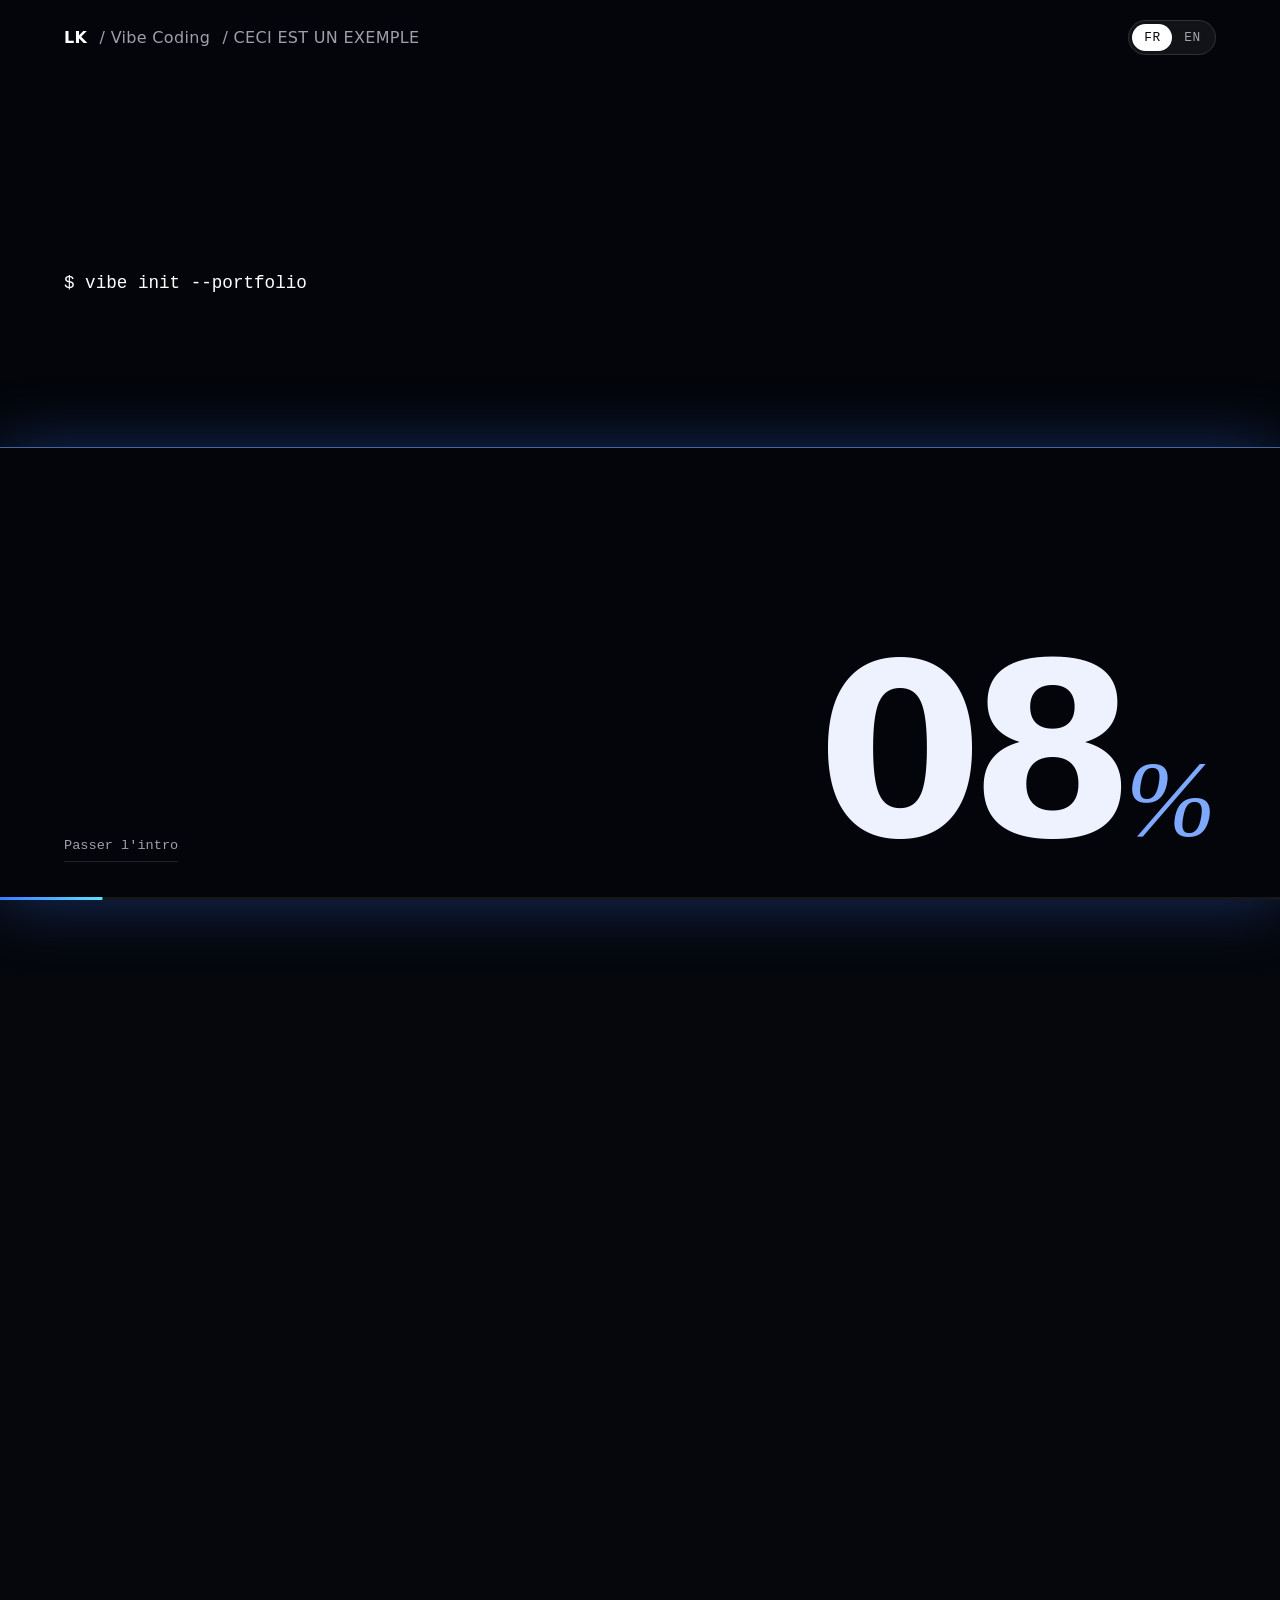
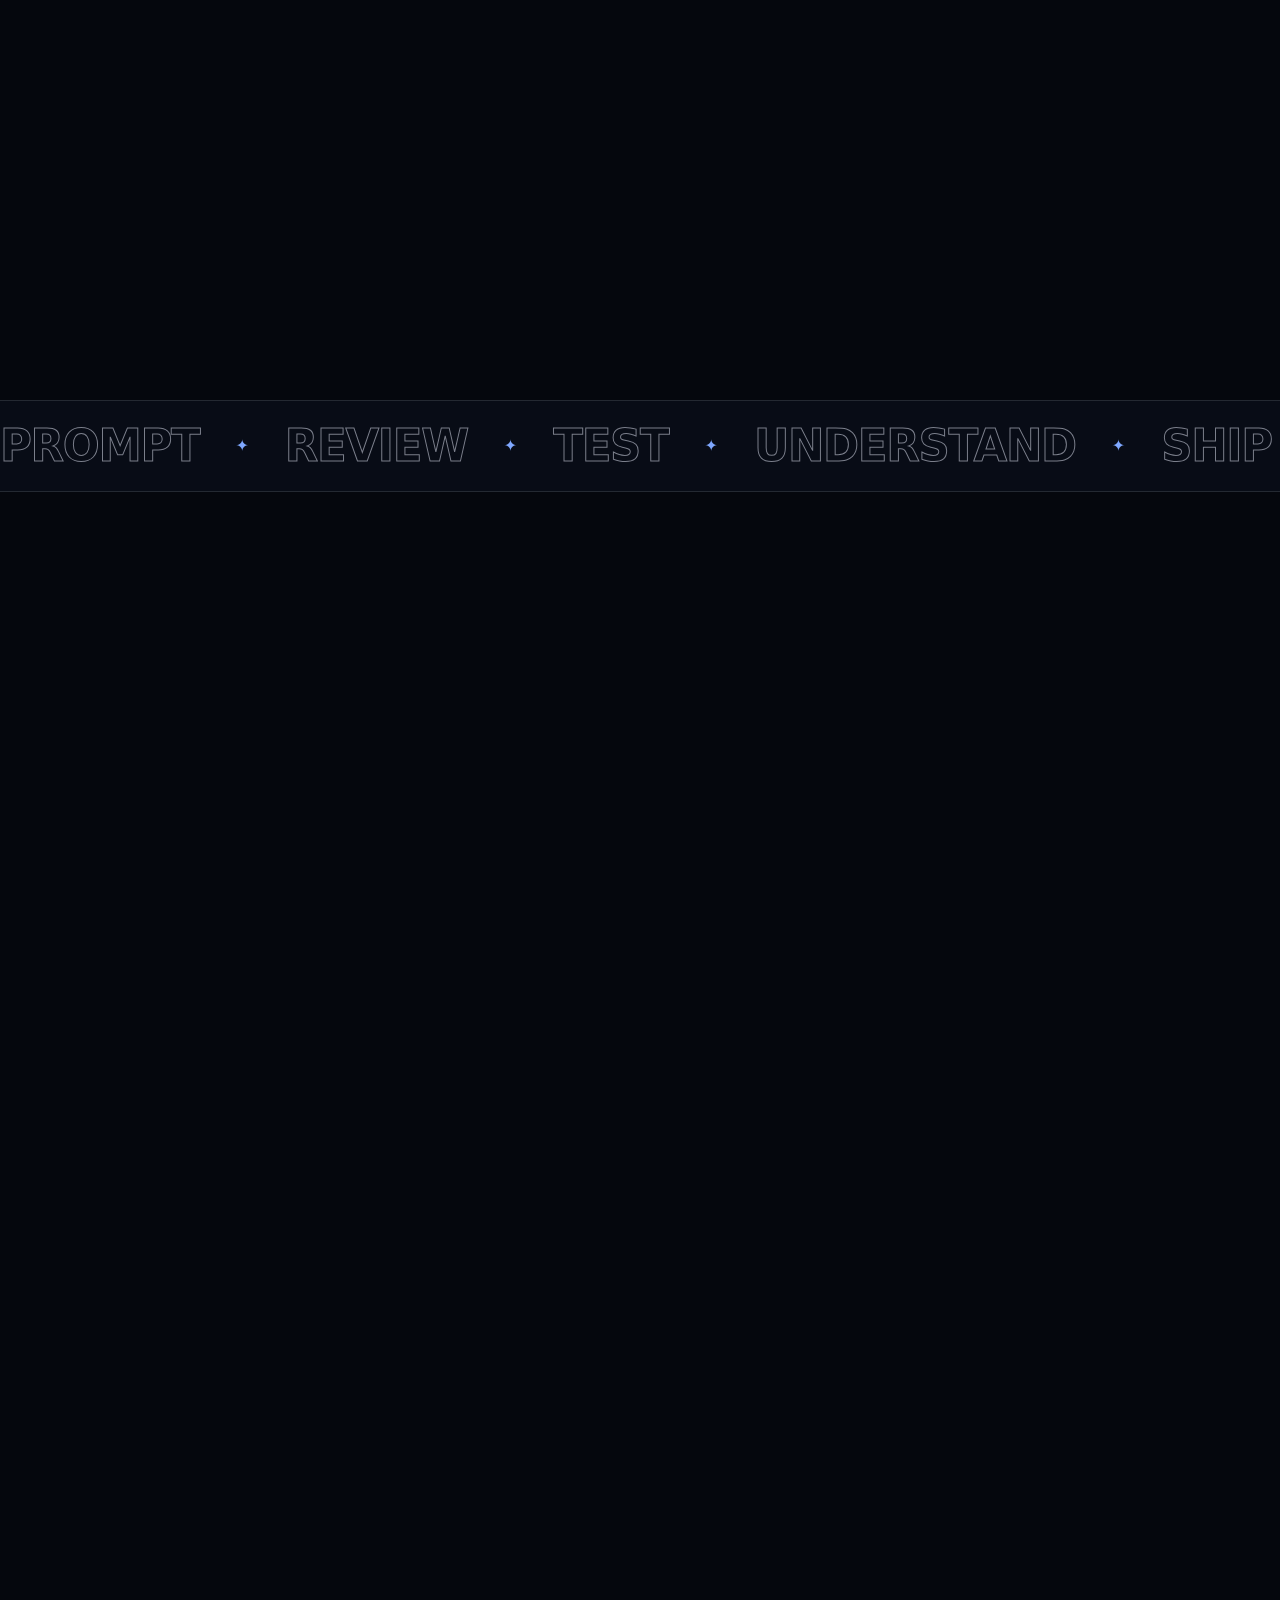
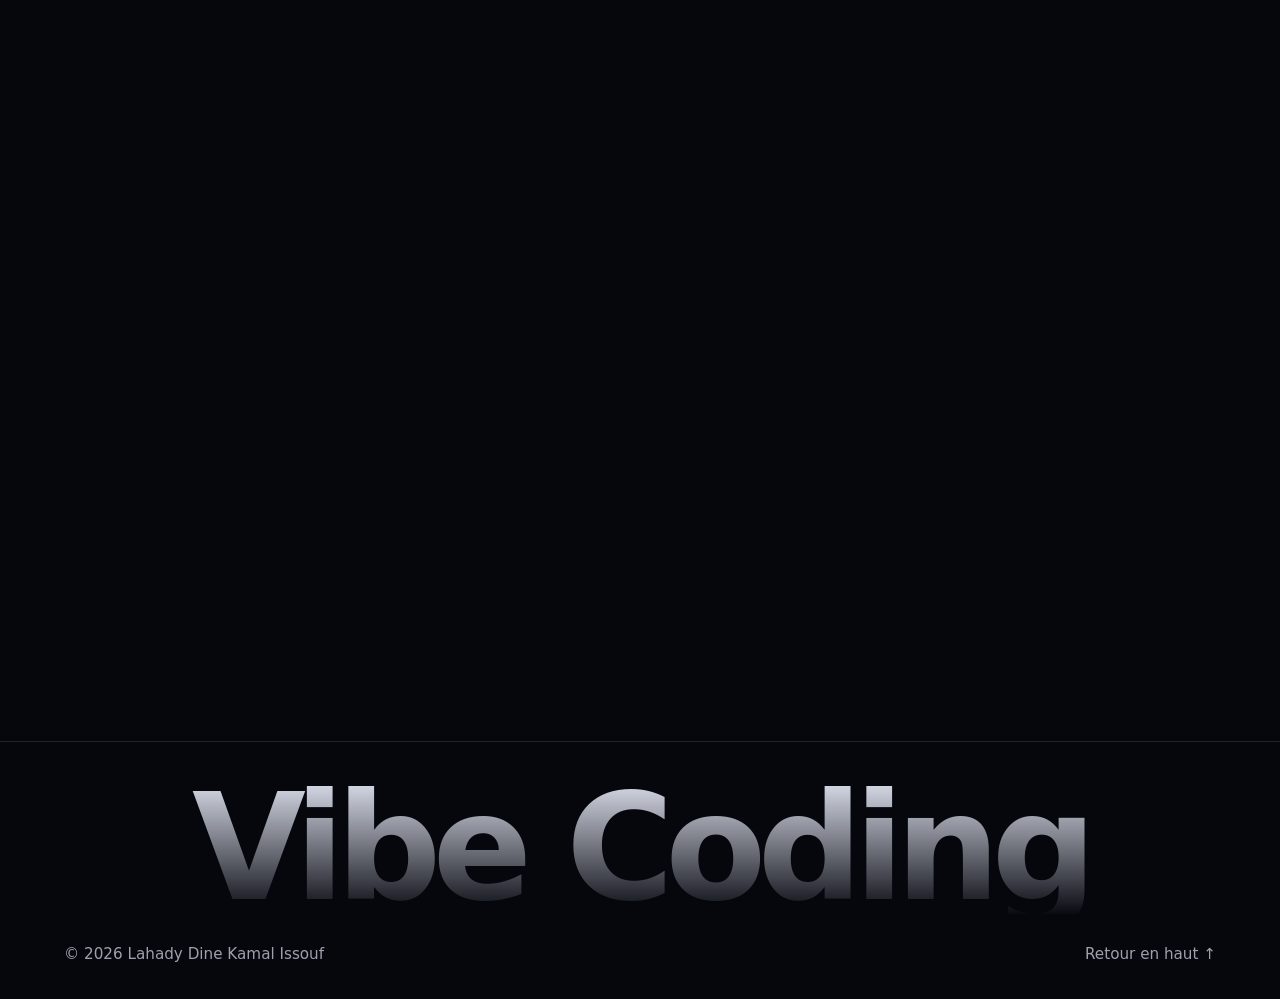
==== vibe.html @ 28b6fbcd "Initial commit - Portfolio v2" ====
<!DOCTYPE html>
<html lang="fr">
<head>
    <meta charset="UTF-8">
    <meta name="viewport" content="width=device-width, initial-scale=1, viewport-fit=cover">
    <title>Vibe Coding - LAHADY DINE KAMAL ISSOUF</title>
    <meta name="description" content="Vibe Coding : coder avec l'IA, sans subir la boîte noire. IA, sécurité, développement, réseaux : enjeux et dangers.">
    <meta name="theme-color" content="#05070D">
    <meta name="color-scheme" content="dark">
    <meta name="referrer" content="strict-origin-when-cross-origin">


    <meta http-equiv="Content-Security-Policy" content="default-src 'none'; script-src 'self'; style-src 'self' https://fonts.googleapis.com; font-src https://fonts.gstatic.com; img-src 'self' data:; connect-src 'none'; base-uri 'self'; form-action 'none'; object-src 'none'">

    <link rel="icon" href="lahade.svg" type="image/svg+xml">
    <link rel="preconnect" href="https://fonts.googleapis.com">
    <link rel="preconnect" href="https://fonts.gstatic.com" crossorigin>
    <link rel="stylesheet" href="https://fonts.googleapis.com/css2?family=Inter+Tight:wght@400;500;600;700&family=Instrument+Serif:ital@0;1&family=JetBrains+Mono:wght@400;500&family=Inter:wght@400;500;600&display=swap">
    <link rel="stylesheet" href="vibe.css">


    <script src="vibe.js"></script>
</head>
<body>

<a class="skip" href="#vision" data-en="Skip to content">Aller au contenu</a>


<div class="loader" id="loader" role="dialog" aria-modal="true" aria-label="Introduction" data-aria-en="Introduction">
    <div class="door door--top"></div>
    <div class="door door--bot"></div>

    <div class="loader__ui">
        <div class="loader__top">
            <span class="brand">LK <i>/ Vibe Coding</i> <i> / CECI EST UN EXEMPLE </i> </span>
            <div class="lang" data-lang-switch role="group" aria-label="Langue" data-aria-en="Language">
                <button type="button" data-lang="fr" aria-pressed="true">FR</button>
                <button type="button" data-lang="en" aria-pressed="false">EN</button>
            </div>
        </div>

        <ol class="boot" id="boot">
            <li data-at="4"><span class="boot__cmd">$ vibe init --portfolio</span></li>
            <li data-at="24" data-en="✓ ideas loaded">✓ idées chargées</li>
            <li class="is-warn" data-at="70" data-en="⚠ human review required">⚠ relecture humaine requise</li>
            <li data-at="90" data-en="✓ read, tested, understood">✓ relu, testé, compris</li>
            <li class="is-last" data-at="100" data-en="→ ready.">→ prêt.</li>
        </ol>

        <div class="loader__bottom">
            <button type="button" class="skipintro" id="skip" data-en="Skip intro">Passer l'intro</button>
            <button type="button" class="enter mag" id="enter" tabindex="-1">
                <span data-en="Enter">Entrer</span> <b aria-hidden="true">↗</b>
            </button>
            <div class="pct" aria-hidden="true"><span id="pct">00</span><small>%</small></div>
        </div>

        <div class="loader__bar" aria-hidden="true"><i id="lbar"></i></div>
    </div>
</div>


<header class="bar" id="bar">
    <a class="brand" href="#story">LK <i>Vibe Coding</i> <i> / CECI EST UN EXEMPLE </i> </a>
    <div class="bar__right">
        <div class="lang" data-lang-switch role="group" aria-label="Langue" data-aria-en="Language">
            <button type="button" data-lang="fr" aria-pressed="true">FR</button>
            <button type="button" data-lang="en" aria-pressed="false">EN</button>
        </div>
        <a class="bar__home" href="index.html"><span aria-hidden="true">←</span> <span data-en="Home">Accueil</span></a>
        <button type="button" class="menu-btn" id="menu-btn" aria-expanded="false" aria-controls="menu">
            <span class="menu-btn__t" data-en="Menu">Menu</span>
            <span class="menu-btn__i" aria-hidden="true"><i></i><i></i></span>
        </button>
    </div>
</header>

<nav class="menu" id="menu" aria-label="Sections" data-aria-en="Sections">
    <ol class="menu__list">
        <li><a href="#vision"><span class="mn">01</span><span data-en="Vision">Vision</span></a></li>
        <li><a href="#impact"><span class="mn">02</span><span data-en="Impact">Impact</span></a></li>
        <li><a href="#securite"><span class="mn">03</span><span data-en="Security">Sécurité</span></a></li>
        <li><a href="#risques"><span class="mn">04</span><span data-en="Risks">Risques</span></a></li>
        <li><a href="#apprendre"><span class="mn">05</span><span data-en="Learn">Apprendre</span></a></li>
        <li><a href="#vitrine"><span class="mn">06</span><span data-en="Showcase">Vitrine</span></a></li>
        <li><a href="#contact"><span class="mn">07</span><span data-en="Contact">Contact</span></a></li>
    </ol>
    <p class="menu__foot">
        <a href="index.html"><span aria-hidden="true">←</span> <span data-en="Back to the portfolio">Retour au portfolio</span></a>
        <a href="mailto:lahadekamal2@gmail.com">lahadekamal2@gmail.com</a>
    </p>
</nav>

<main>


<section class="story" id="story" aria-label="Introduction" data-aria-en="Introduction">
    <div class="story__pin" id="pin">
        <i class="glow glow--blue" aria-hidden="true"></i>
        <i class="glow glow--amber" aria-hidden="true"></i>
        <i class="glow glow--green" aria-hidden="true"></i>
        <i class="story__grid" aria-hidden="true"></i>

        <div class="story__copy">
            <article class="chap" data-chap="0">
                <p class="kicker" data-en="01 — Generate">01 — Générer</p>
                <h1 class="mega" data-en="One sentence.<br><em>One app.</em>">Une phrase.<br><em>Une app.</em></h1>
                <p class="lede" data-en="You describe, the AI writes. “Vibe coding”: coding by intent. The term was popularized in early 2025 by Andrej Karpathy, and it changed how we prototype.">Tu décris, l'IA écrit. Le « vibe coding » : coder à l'intention. Le terme a été popularisé début 2025 par Andrej Karpathy, et il a changé la façon de prototyper.</p>
            </article>

            <article class="chap" data-chap="1">
                <p class="kicker" data-en="02 — Review">02 — Relire</p>
                <h2 class="mega" data-en="Read what<br>it <em>writes.</em>">Lis ce qu'elle<br><em>écrit.</em></h2>
                <p class="lede" data-en="Code arrives fast, sometimes wrong, sometimes dangerous. Look: a SQL query that pastes user input straight in. An injection waiting to happen.">Le code arrive vite, parfois faux, parfois dangereux. Regarde : une requête SQL qui colle l'entrée de l'utilisateur telle quelle. Une injection qui attend.</p>
            </article>

            <article class="chap" data-chap="2">
                <p class="kicker" data-en="03 — Take control">03 — Maîtriser</p>
                <h2 class="mega" data-en="You stay<br><em>the pilot.</em>">Tu restes<br><em>le pilote.</em></h2>
                <p class="lede" data-en="Read, fix, test, understand, and only then ship. AI is a lever, not an autopilot.">Relire, corriger, tester, comprendre, puis seulement déployer. L'IA est un levier, pas un pilote automatique.</p>
                <a class="btn btn--blue mag" href="#vision"><span data-en="Explore">Explorer</span> <b aria-hidden="true">↓</b></a>
            </article>
        </div>

        <div class="win-wrap">
            <div class="win" id="win" data-tone="blue" aria-hidden="true">
                <div class="win__bar">
                    <i></i><i></i><i></i>
                    <span class="win__file" id="win-file">prompt</span>
                    <span class="win__state" id="win-state"></span>
                </div>
                <div class="win__body" id="win-body"></div>
            </div>
        </div>

        <p class="story__hint" id="hint"><span data-en="Scroll">Défile</span> <b aria-hidden="true">↓</b></p>
    </div>
</section>

<div class="ticker" aria-hidden="true">
    <div class="ticker__track">
        <span>PROMPT</span><i>✦</i><span>REVIEW</span><i>✦</i><span>TEST</span><i>✦</i><span>UNDERSTAND</span><i>✦</i><span>SHIP</span><i>✦</i><span>SECURE</span><i>✦</i>
        <span>PROMPT</span><i>✦</i><span>REVIEW</span><i>✦</i><span>TEST</span><i>✦</i><span>UNDERSTAND</span><i>✦</i><span>SHIP</span><i>✦</i><span>SECURE</span><i>✦</i>
    </div>
</div>

<section class="sec" id="vision">
    <div class="wrap">
        <header class="head">
            <p class="idx rv" data-en="01 / Vision">01 / Vision</p>
            <h2 class="hd" data-en="Why code in 2026 <em>with AI</em>?">Pourquoi coder en 2026 <em>avec l'IA</em> ?</h2>
            <p class="lead rv" data-en="Describe what you want in plain language and let the AI produce the code: vibe coding has changed how we prototype, learn and build. But intent doesn't replace understanding.">Décrire ce que l'on veut en langage naturel et laisser l'IA produire le code : le vibe coding a changé la façon de prototyper, d'apprendre et de construire. Mais l'intention ne remplace pas la compréhension.</p>
        </header>
        <div class="trio">
            <article class="col rv">
                <span class="col__n">01</span>
                <h3 data-en="Move faster">Aller plus vite</h3>
                <p data-en="From idea to working prototype in far less time. Test before you invest.">D'une idée à un prototype fonctionnel en beaucoup moins de temps. On teste avant d'investir.</p>
            </article>
            <article class="col rv">
                <span class="col__n">02</span>
                <h3 data-en="Open the door">Ouvrir la porte</h3>
                <p data-en="Modern, accessible interfaces come within reach of people who would never have dared to start.">Des interfaces modernes et accessibles deviennent à la portée de ceux qui n'auraient pas osé se lancer.</p>
            </article>
            <article class="col rv">
                <span class="col__n">03</span>
                <h3 data-en="Aim for standards">Viser les standards</h3>
                <p data-en="Clean components, consistent design, best practices: the AI proposes, provided you can judge what it proposes.">Composants propres, design cohérent, bonnes pratiques : l'IA propose, à condition de savoir juger ce qu'elle propose.</p>
            </article>
        </div>
    </div>
</section>

<section class="sec" id="impact">
    <div class="wrap">
        <header class="head">
            <p class="idx rv" data-en="02 / Areas of impact">02 / Domaines d'impact</p>
            <h2 class="hd" data-en="AI touches almost everything. <em>Every field has a flip side.</em>">L'IA touche presque tout. <em>Chaque domaine a son revers.</em></h2>
        </header>
        <div class="rows">
            <article class="row rv">
                <h3 data-en="Cybersecurity">Sécurité informatique</h3>
                <p data-en="Alert triage, log analysis, code review: SOC teams save time.">Tri des alertes, analyse de logs, revue de code : les équipes SOC gagnent du temps.</p>
                <p class="watch"><b data-en="Watch out">Vigilance</b> <span data-en="Attackers use it too, with more convincing campaigns.">Les attaquants l'utilisent aussi, avec des campagnes plus crédibles.</span></p>
            </article>
            <article class="row rv">
                <h3 data-en="Software development">Développement logiciel</h3>
                <p data-en="Generation, refactoring, tests, docs: code arrives fast.">Génération, refactorisation, tests, documentation : le code arrive vite.</p>
                <p class="watch"><b data-en="Watch out">Vigilance</b> <span data-en="The real work becomes the review.">Le vrai travail devient la relecture.</span></p>
            </article>
            <article class="row rv">
                <h3 data-en="Design">Design</h3>
                <p data-en="Mockups, variants and interactive prototypes in a few exchanges.">Maquettes, variantes et prototypes interactifs en quelques échanges.</p>
                <p class="watch"><b data-en="Watch out">Vigilance</b> <span data-en="Taste and consistency stay human.">Le goût et la cohérence restent humains.</span></p>
            </article>
            <article class="row rv">
                <h3 data-en="Monetization">Monétisation</h3>
                <p data-en="Prototype an offer, a tool or a site for a client much faster.">Prototyper une offre, un outil ou un site pour un client bien plus rapidement.</p>
                <p class="watch"><b data-en="Watch out">Vigilance</b> <span data-en="What you sell is a commitment: security, maintenance, accountability.">Ce qu'on vend engage : sécurité, maintenance, responsabilité.</span></p>
            </article>
            <article class="row rv">
                <h3 data-en="Workflows">Flux de travail</h3>
                <p data-en="Scripts, reports, information triage: repetitive tasks get automated.">Scripts, rapports, tri d'informations : les tâches répétitives s'automatisent.</p>
                <p class="watch"><b data-en="Watch out">Vigilance</b> <span data-en="You automate a process after understanding it, not before.">On automatise un processus après l'avoir compris, pas avant.</span></p>
            </article>
            <article class="row rv">
                <h3 data-en="Networking">Réseaux</h3>
                <p data-en="Help with traffic analysis and writing rules and configurations.">Aide à l'analyse de trafic, à la rédaction de règles et de configurations.</p>
                <p class="watch"><b data-en="Watch out">Vigilance</b> <span data-en="A configuration copied without being understood can open a hole.">Une configuration copiée sans être comprise peut ouvrir une faille.</span></p>
            </article>
        </div>
    </div>
</section>

<section class="sec" id="securite">
    <div class="wrap">
        <header class="head">
            <p class="idx rv" data-en="03 / AI in security">03 / L'IA dans la sécurité</p>
            <h2 class="hd" data-en="A tool for defense, <em>a weapon for attack.</em>">Un outil pour la défense, <em>une arme pour l'attaque.</em></h2>
            <p class="lead rv" data-en="That's my direction: defensive security. Understanding AI from both sides is part of the job.">C'est ma direction : la sécurité défensive. Comprendre l'IA des deux côtés fait partie du métier.</p>
        </header>
        <div class="duo">
            <article class="panel panel--good rv">
                <h3 data-en="AI that defends">L'IA qui défend</h3>
                <ul class="marks marks--ok">
                    <li data-en="Anomaly detection in logs and traffic">Détection d'anomalies dans les journaux et le trafic</li>
                    <li data-en="Alert triage and prioritization">Tri et priorisation des alertes</li>
                    <li data-en="Incident summaries and investigation support">Résumé d'incidents et aide à l'enquête</li>
                    <li data-en="AI-assisted code review to spot vulnerabilities">Revue de code assistée pour repérer des failles</li>
                </ul>
            </article>
            <article class="panel panel--bad rv">
                <h3 data-en="Pitfalls to know">Les pièges à connaître</h3>
                <ul class="marks marks--bad">
                    <li data-en="More convincing phishing, faked voices and videos">Hameçonnage plus convaincant, voix et vidéos truquées</li>
                    <li data-en="Generated code that works but stays vulnerable">Code généré qui fonctionne, mais reste vulnérable</li>
                    <li data-en="Prompt injection: instructions hidden inside content">Injection de prompt : des instructions cachées dans un contenu</li>
                    <li data-en="Invented packages: the AI cites a dependency that doesn't exist, and someone can publish it as a trap">Paquets inventés : l'IA cite une dépendance qui n'existe pas, et quelqu'un peut la publier pour piéger</li>
                    <li data-en="Secrets (keys, passwords) pasted into a chat">Secrets (clés, mots de passe) collés dans une conversation</li>
                </ul>
            </article>
        </div>
        <p class="big hd" data-en="Golden rule: all generated code is <em>untrusted</em> until proven otherwise.">Règle d'or : tout code généré est <em>non fiable</em> jusqu'à preuve du contraire.</p>
    </div>
</section>

<section class="sec" id="risques">
    <div class="wrap split">
        <header class="head split__head">
            <p class="idx rv" data-en="04 / Stakes and dangers">04 / Enjeux et dangers</p>
            <h2 class="hd" data-en="The checklist of the <em>careful vibe coder.</em>">La check-list du <em>vibe coder prudent.</em></h2>
            <p class="lead rv" data-en="Beyond code: tool dependence, skill loss, data privacy, licensing of generated content, model bias, malicious uses. These are collective issues, not just technical ones, and they are open to debate.">Au-delà du code : dépendance aux outils, perte de compétences, confidentialité des données, licences des contenus générés, biais des modèles, usages malveillants. Ce sont des enjeux collectifs, pas seulement techniques, et ils se discutent.</p>
        </header>
        <ol class="steps">
            <li class="step rv"><span class="step__n">01</span><div><h3 data-en="Read it">Relire</h3><p data-en="Read every generated block before using it. If I can't explain it, I don't ship it.">Lire chaque bloc généré avant de l'utiliser. Si je ne peux pas l'expliquer, je ne le publie pas.</p></div></li>
            <li class="step rv"><span class="step__n">02</span><div><h3 data-en="Protect secrets">Protéger les secrets</h3><p data-en="Never put an API key, a password or personal data in a prompt.">Jamais de clé d'API, de mot de passe ni de donnée personnelle dans un prompt.</p></div></li>
            <li class="step rv"><span class="step__n">03</span><div><h3 data-en="Check dependencies">Vérifier les dépendances</h3><p data-en="Every suggested package must exist, be well known and be maintained.">Chaque paquet suggéré doit exister, être connu et être maintenu.</p></div></li>
            <li class="step rv"><span class="step__n">04</span><div><h3 data-en="Test and version">Tester et versionner</h3><p data-en="Tests to validate, Git to roll back when the AI gets it wrong.">Des tests pour valider, Git pour revenir en arrière quand l'IA se trompe.</p></div></li>
            <li class="step rv"><span class="step__n">05</span><div><h3 data-en="Understand before deploying">Comprendre avant de déployer</h3><p data-en="A live site is exposed to the whole world: security headers, no needless scripts.">Un site en ligne est exposé au monde entier : en-têtes de sécurité, pas de script inutile.</p></div></li>
            <li class="step rv"><span class="step__n">06</span><div><h3 data-en="Keep a record">Garder la trace</h3><p data-en="Write down what the AI produced and why I accepted or corrected its work.">Noter ce que l'IA a produit et pourquoi j'ai accepté ou corrigé son travail.</p></div></li>
        </ol>
    </div>
</section>

<section class="sec" id="apprendre">
    <div class="wrap">
        <header class="head">
            <p class="idx rv" data-en="05 / Why learn the basics">05 / Pourquoi se former</p>
            <h2 class="hd" data-en="Master generated code <em>instead of living with a black box.</em>">Maîtriser le code généré <em>plutôt que subir une boîte noire.</em></h2>
        </header>
        <div class="duo">
            <article class="panel panel--dim rv">
                <h3 data-en="Without the basics">Sans les bases</h3>
                <ul class="marks marks--no">
                    <li data-en="I accept without seeing what happens">J'accepte sans voir ce qui se passe</li>
                    <li data-en="I can't debug when it breaks">Je ne sais pas déboguer quand ça casse</li>
                    <li data-en="I spot neither the flaws nor the bad ideas">Je ne repère ni les failles, ni les mauvaises idées</li>
                </ul>
            </article>
            <article class="panel panel--good rv">
                <h3 data-en="With the basics">Avec les bases</h3>
                <ul class="marks marks--ok">
                    <li data-en="I steer the AI with precise requests">Je dirige l'IA avec des demandes précises</li>
                    <li data-en="I spot the error, fix it, learn">Je repère l'erreur, je corrige, j'apprends</li>
                    <li data-en="I secure what I put online">Je sécurise ce que je mets en ligne</li>
                </ul>
            </article>
        </div>
        <p class="big hd" data-en="AI is a lever. <em>I'm the pilot.</em>">L'IA est un levier. <em>Le pilote, c'est moi.</em></p>
    </div>
</section>

<section class="sec" id="vitrine">
    <div class="wrap">
        <header class="head">
            <p class="idx rv" data-en="06 / Showcase">06 / Vitrine</p>
            <h2 class="hd" data-en="Sites built with AI, <em>explained by hand.</em>">Des sites codés avec l'IA, <em>expliqués à la main.</em></h2>
        </header>
        <div class="proj-grid">
            <article class="proj proj--feature rv">
                <div class="proj__art" aria-hidden="true"><i></i><i></i><i></i></div>
                <div class="proj__txt">
                    <p class="tag" data-en="This page">Cette page</p>
                    <h3>Vibe Coding</h3>
                    <p data-en="The opening, the self-building code window, the scroll chapters: a page orchestrated with AI that I want to be able to explain line by line.">L'ouverture, la fenêtre de code qui se construit seule, les chapitres au défilement : une page orchestrée avec l'IA, que je veux pouvoir expliquer ligne par ligne.</p>
                    <a class="more" href="#story"><span data-en="Replay the opening">Revoir l'ouverture</span> <b aria-hidden="true">↑</b></a>
                </div>
            </article>
            <a class="proj rv" href="index.html">
                <p class="tag" data-en="Handwritten">Écrit à la main</p>
                <h3 data-en="Portfolio V1">Portfolio V1</h3>
                <p data-en="The starting point, in raw HTML. Proof that I know where I started.">Le point de départ, en HTML brut. La preuve que je sais d'où je pars.</p>
                <span class="more"><span data-en="See the portfolio">Voir le portfolio</span> <b aria-hidden="true">→</b></span>
            </a>
            <article class="proj proj--soon rv">
                <p class="tag" data-en="Soon">Bientôt</p>
                <h3 data-en="Next project">Prochain projet</h3>
                <p data-en="A new site, with its full security checklist.">Un nouveau site, avec sa checklist de sécurité complète.</p>
            </article>
        </div>
    </div>
</section>

<section class="sec sec--contact" id="contact">
    <div class="wrap">
        <p class="idx rv" data-en="07 / Contact">07 / Contact</p>
        <h2 class="mega mega--contact hd" data-en="Let's <em>talk.</em>">Parlons-<em>en.</em></h2>
        <p class="lead rv" data-en="A project, an idea, a question about AI and security? Write to me directly.">Un projet, une idée, une question sur l'IA et la sécurité ? Écris-moi directement.</p>
        <p class="actions rv">
            <a class="btn btn--blue mag" href="mailto:lahadekamal2@gmail.com">lahadekamal2@gmail.com</a>
            <a class="btn btn--glass mag" href="https://github.com/lahadekamal2-sys" target="_blank" rel="noopener noreferrer"><span class="chip"><img src="github.svg" alt="" width="18" height="18"></span> GitHub</a>
            <a class="btn btn--glass mag" href="https://www.linkedin.com/in/lahady-dine-kamal-issouf-626696315" target="_blank" rel="noopener noreferrer"><span class="chip"><img src="link.png" alt="" width="18" height="18"></span> LinkedIn</a>
        </p>
        <p class="actions rv">
            <a class="btn btn--glass mag" href="index.html"><span aria-hidden="true">←</span> <span data-en="Back to the home page">Retour à l'accueil</span></a>
        </p>
    </div>
</section>

</main>

<footer class="foot">
    <p class="foot__mega" aria-hidden="true">Vibe Coding</p>
    <div class="foot__row">
        <p>© 2026 Lahady Dine Kamal Issouf</p>
        <a href="#story"><span data-en="Back to top">Retour en haut</span> <span aria-hidden="true">↑</span></a>
    </div>
</footer>

</body>
</html>
---- vibe.css ----
:root {
    --bg: #05070D;
    --bg-2: #080C16;
    --ink: #EEF2FF;
    --mute: rgba(238, 242, 255, 0.66);
    --line: rgba(238, 242, 255, 0.12);

    --blue: #3D7BFF;
    --blue-2: #7FA8FF;
    --cyan: #5CE1FF;
    --amber: #FFC857;
    --red: #FF5C70;
    --green: #5CF2A6;

    --f-sans: "Inter Tight", "Inter", -apple-system, BlinkMacSystemFont, "Segoe UI", system-ui, sans-serif;
    --f-serif: "Instrument Serif", "Times New Roman", Georgia, serif;
    --f-mono: "JetBrains Mono", ui-monospace, "SF Mono", Menlo, Consolas, monospace;

    --ease: cubic-bezier(0.16, 1, 0.3, 1);
    --ease-io: cubic-bezier(0.76, 0, 0.24, 1);
}

*, *::before, *::after { box-sizing: border-box; }
html { scroll-behavior: smooth; -webkit-text-size-adjust: 100%; background: var(--bg); }
body {
    margin: 0;
    background: var(--bg);
    color: var(--ink);
    font-family: var(--f-sans);
    font-size: 1rem;
    line-height: 1.6;
    -webkit-font-smoothing: antialiased;
    overflow-x: clip;
}
:where(h1, h2, h3, p, ul, ol) { margin: 0; }
:where(ul, ol) { padding: 0; list-style: none; }
a { color: inherit; }
img { display: block; max-width: 100%; }
button { font: inherit; color: inherit; }
:focus-visible { outline: 3px solid var(--blue-2); outline-offset: 3px; }
::selection { background: var(--blue); color: #fff; }

.skip { position: fixed; left: 12px; top: -60px; z-index: 200; padding: 10px 16px; border-radius: 999px; background: #fff; color: #05070D; font-weight: 600; text-decoration: none; }
.skip:focus { top: 12px; }

html.is-loading, html.is-loading body, html.menu-open, html.menu-open body { overflow: hidden; }

.mega em, h2 em, .big em {
    padding-right: 0.08em;
    font-family: var(--f-serif);
    font-style: italic;
    font-weight: 400;
    font-size: 1.1em;
    letter-spacing: -0.02em;
    background: linear-gradient(100deg, var(--blue-2), var(--cyan));
    -webkit-background-clip: text;
    background-clip: text;
    color: transparent;
}
.mega {
    font-size: clamp(2.6rem, 6.3vw, 6.2rem);
    font-weight: 600;
    line-height: 0.95;
    letter-spacing: -0.045em;
}

.btn {
    display: inline-flex;
    align-items: center;
    gap: 10px;
    padding: 15px 26px;
    border: 1px solid transparent;
    border-radius: 999px;
    font: 600 1rem var(--f-sans);
    text-decoration: none;
    cursor: pointer;
    transition: transform 0.3s var(--ease), background-color 0.25s ease, box-shadow 0.25s ease, border-color 0.25s ease;
}
.btn b { font-weight: 500; transition: transform 0.3s var(--ease); }
.btn:hover b { transform: translateY(2px); }
.btn--blue { background: var(--blue); color: #fff; box-shadow: 0 12px 40px rgba(61, 123, 255, 0.45); }
.btn--blue:hover { box-shadow: 0 16px 56px rgba(61, 123, 255, 0.7); }
.btn--glass { border-color: var(--line); background: rgba(255, 255, 255, 0.06); backdrop-filter: blur(12px); -webkit-backdrop-filter: blur(12px); }
.btn--glass:hover { background: rgba(255, 255, 255, 0.12); }
.chip { display: grid; place-items: center; width: 26px; height: 26px; border-radius: 50%; background: #fff; }
.chip img { width: 18px; height: 18px; object-fit: contain; }

.brand { font: 600 1rem var(--f-sans); letter-spacing: 0.02em; color: #fff; text-decoration: none; white-space: nowrap; }
.brand i { margin-left: 0.4em; font-style: normal; font-weight: 400; color: var(--mute); }
.lang { display: inline-flex; padding: 3px; border: 1px solid var(--line); border-radius: 999px; background: rgba(255, 255, 255, 0.06); backdrop-filter: blur(10px); -webkit-backdrop-filter: blur(10px); }
.lang button { min-width: 40px; padding: 6px 10px; border: 0; border-radius: 999px; background: transparent; color: var(--mute); font: 500 0.8rem var(--f-mono); letter-spacing: 0.04em; cursor: pointer; transition: background-color 0.25s ease, color 0.25s ease; }
.lang button[aria-pressed="true"] { background: #fff; color: #05070D; }

.loader { position: fixed; inset: 0; z-index: 100; color: var(--ink); touch-action: none; }
html:not(.js) .loader { display: none; }

.door { position: absolute; left: 0; right: 0; height: 50.2%; background: #03050A; transition: transform 1.2s var(--ease-io); will-change: transform; }
.door--top { top: 0; box-shadow: 0 1px 0 rgba(127, 168, 255, 0.55), 0 0 60px rgba(61, 123, 255, 0.35); }
.door--bot { bottom: 0; box-shadow: 0 -1px 0 rgba(127, 168, 255, 0.55), 0 0 60px rgba(61, 123, 255, 0.35); }
.loader.is-opening .door--top { transform: translateY(-101%); }
.loader.is-opening .door--bot { transform: translateY(101%); }

.loader__ui {
    position: absolute;
    inset: 0;
    display: grid;
    grid-template-rows: auto 1fr auto;
    padding: max(20px, env(safe-area-inset-top)) clamp(20px, 5vw, 64px) max(24px, env(safe-area-inset-bottom));
    transition: opacity 0.45s ease;
}
.loader.is-opening .loader__ui { opacity: 0; pointer-events: none; }
.loader__top { display: flex; align-items: center; justify-content: space-between; gap: 16px; }

.boot { align-self: center; max-width: 60ch; font: 400 clamp(0.88rem, 1.6vw, 1.1rem)/2.1 var(--f-mono); color: var(--green); }
.boot li { opacity: 0; transform: translateY(10px); transition: opacity 0.4s ease, transform 0.5s var(--ease); }
.boot li.on { opacity: 1; transform: none; }
.boot .boot__cmd { color: #fff; }
.boot .is-warn { color: var(--amber); }
.boot .is-last { color: var(--blue-2); }

.loader__bottom { position: relative; display: grid; grid-template-columns: minmax(0, 1fr) auto; align-items: end; gap: 16px; padding-bottom: 14px; }
.skipintro, .enter { grid-column: 1; grid-row: 1; justify-self: start; align-self: end; }
.skipintro { padding: 8px 0; border: 0; border-bottom: 1px solid var(--line); background: none; color: var(--mute); font: 500 0.85rem var(--f-mono); cursor: pointer; transition: color 0.25s ease, opacity 0.3s ease; }
.skipintro:hover { color: #fff; }
.enter {
    display: inline-flex;
    align-items: center;
    gap: 12px;
    padding: 16px 20px 16px 30px;
    border: 1px solid rgba(127, 168, 255, 0.5);
    border-radius: 999px;
    background: var(--blue);
    color: #fff;
    font: 600 1.05rem var(--f-sans);
    box-shadow: 0 14px 50px rgba(61, 123, 255, 0.55);
    cursor: pointer;
    opacity: 0;
    visibility: hidden;
    transform: translateY(12px);
    transition: opacity 0.5s ease, transform 0.6s var(--ease), visibility 0s 0.5s;
}
.enter b { display: grid; place-items: center; width: 34px; height: 34px; border-radius: 50%; background: #fff; color: #05070D; font-weight: 600; }
.loader.is-ready .enter { opacity: 1; visibility: visible; transform: none; transition-delay: 0.1s, 0.1s, 0s; animation: pulse 2.4s ease-in-out 1s infinite; }
.loader.is-ready .skipintro { opacity: 0; visibility: hidden; }
@keyframes pulse { 50% { box-shadow: 0 14px 50px rgba(61, 123, 255, 0.55), 0 0 0 14px rgba(61, 123, 255, 0.12); } }

.pct { grid-column: 2; display: flex; align-items: baseline; font: 600 clamp(5.5rem, 19vw, 15rem)/0.78 var(--f-sans); letter-spacing: -0.06em; font-variant-numeric: tabular-nums; }
.pct small { margin-left: 0.04em; font: italic 400 0.45em var(--f-serif); letter-spacing: 0; color: var(--blue-2); }
.loader__bar { position: absolute; left: 0; right: 0; bottom: 0; height: 3px; background: rgba(255, 255, 255, 0.08); }
.loader__bar i { display: block; height: 100%; background: linear-gradient(90deg, var(--blue), var(--cyan)); transform-origin: left; transform: scaleX(0); }

.bar {
    position: fixed;
    top: 0; left: 0; right: 0;
    z-index: 50;
    display: flex;
    align-items: center;
    justify-content: space-between;
    gap: 12px;
    padding: max(14px, env(safe-area-inset-top)) clamp(16px, 4vw, 48px) 14px;
    transition: opacity 0.6s ease 0.5s, background-color 0.3s ease;
}
.js .bar { opacity: 0; }
.js.is-open .bar { opacity: 1; }
.bar.is-solid { background: linear-gradient(180deg, rgba(5, 7, 13, 0.85), rgba(5, 7, 13, 0)); }
.bar__right { display: flex; align-items: center; gap: 10px; }
.bar__home { padding: 8px 12px; border-radius: 999px; color: var(--mute); font-size: 0.92rem; text-decoration: none; transition: color 0.25s ease; }
.bar__home:hover { color: #fff; }

.menu-btn { display: inline-flex; align-items: center; gap: 12px; padding: 9px 16px; border: 1px solid var(--line); border-radius: 999px; background: rgba(255, 255, 255, 0.06); backdrop-filter: blur(10px); -webkit-backdrop-filter: blur(10px); font-weight: 500; font-size: 0.92rem; cursor: pointer; transition: background-color 0.25s ease; }
.menu-btn:hover { background: rgba(255, 255, 255, 0.12); }
.menu-btn__i { position: relative; width: 18px; height: 10px; }
.menu-btn__i i { position: absolute; left: 0; width: 100%; height: 1.5px; background: #fff; transition: transform 0.4s var(--ease), top 0.4s var(--ease); }
.menu-btn__i i:nth-child(1) { top: 0; }
.menu-btn__i i:nth-child(2) { top: 8px; }
.menu-btn[aria-expanded="true"] .menu-btn__i i:nth-child(1) { top: 4px; transform: rotate(45deg); }
.menu-btn[aria-expanded="true"] .menu-btn__i i:nth-child(2) { top: 4px; transform: rotate(-45deg); }

.menu {
    position: fixed;
    inset: 0;
    z-index: 45;
    display: flex;
    flex-direction: column;
    justify-content: center;
    padding: 84px clamp(20px, 6vw, 80px) max(28px, env(safe-area-inset-bottom));
    background: rgba(5, 7, 13, 0.97);
    backdrop-filter: blur(20px);
    -webkit-backdrop-filter: blur(20px);
    clip-path: inset(0 0 100% 0);
    visibility: hidden;
    transition: clip-path 0.8s var(--ease-io), visibility 0s 0.8s;
}
.menu.is-open { clip-path: inset(0); visibility: visible; transition-delay: 0s, 0s; }
.menu__list li { overflow: hidden; }
.menu__list a { display: flex; align-items: baseline; gap: 18px; padding: 4px 0; font: 600 clamp(2rem, min(8.5vw, 9vh), 6.2rem)/1.05 var(--f-sans); letter-spacing: -0.045em; text-decoration: none; transform: translateY(105%); transition: transform 0.8s var(--ease), color 0.25s ease, padding 0.4s var(--ease); }
.menu.is-open .menu__list a { transform: none; }
.menu.is-open .menu__list li:nth-child(1) a { transition-delay: 0.15s, 0s, 0s; }
.menu.is-open .menu__list li:nth-child(2) a { transition-delay: 0.2s, 0s, 0s; }
.menu.is-open .menu__list li:nth-child(3) a { transition-delay: 0.25s, 0s, 0s; }
.menu.is-open .menu__list li:nth-child(4) a { transition-delay: 0.3s, 0s, 0s; }
.menu.is-open .menu__list li:nth-child(5) a { transition-delay: 0.35s, 0s, 0s; }
.menu.is-open .menu__list li:nth-child(6) a { transition-delay: 0.4s, 0s, 0s; }
.menu.is-open .menu__list li:nth-child(7) a { transition-delay: 0.45s, 0s, 0s; }
.menu__list a:hover { padding-left: 18px; color: var(--blue-2); }
.menu__list .mn { font: 500 0.9rem var(--f-mono); letter-spacing: 0.05em; color: var(--blue-2); }
.menu__foot { display: flex; flex-wrap: wrap; justify-content: space-between; gap: 12px 32px; margin-top: clamp(24px, 5vh, 56px); padding-top: 20px; border-top: 1px solid var(--line); color: var(--mute); font-size: 0.95rem; }
.menu__foot a { text-decoration: none; }
.menu__foot a:hover { color: #fff; }

.story { position: relative; }
.js .story { height: 400vh; }
.story__pin { position: relative; overflow: hidden; padding: 110px clamp(20px, 5vw, 72px) 60px; }
.js .story__pin {
    position: sticky;
    top: 0;
    height: 100vh;
    height: 100svh;
    display: grid;
    grid-template-columns: minmax(0, 1.02fr) minmax(0, 1fr);
    align-items: center;
    gap: clamp(24px, 4vw, 64px);
    padding: clamp(84px, 11vh, 120px) clamp(20px, 5vw, 72px) clamp(44px, 8vh, 80px);
}

.glow { position: absolute; right: -8%; width: min(860px, 110vw); aspect-ratio: 1; border-radius: 50%; filter: blur(70px); opacity: 0; transition: opacity 1.2s ease; pointer-events: none; }
.glow--blue { top: -22%; background: radial-gradient(closest-side, rgba(61, 123, 255, 0.55), transparent); }
.glow--amber { top: 6%; background: radial-gradient(closest-side, rgba(255, 140, 70, 0.4), transparent); }
.glow--green { top: 22%; background: radial-gradient(closest-side, rgba(70, 230, 160, 0.34), transparent); }
.story[data-chap="0"] .glow--blue { opacity: 1; }
.story[data-chap="1"] .glow--amber { opacity: 1; }
.story[data-chap="2"] .glow--green { opacity: 1; }
.story:not([data-chap]) .glow--blue { opacity: 0.5; }

.story__grid { position: absolute; inset: 0; background-image: linear-gradient(rgba(255, 255, 255, 0.045) 1px, transparent 1px), linear-gradient(90deg, rgba(255, 255, 255, 0.045) 1px, transparent 1px); background-size: 64px 64px; -webkit-mask-image: radial-gradient(ellipse 80% 70% at 70% 45%, #000 0%, transparent 75%); mask-image: radial-gradient(ellipse 80% 70% at 70% 45%, #000 0%, transparent 75%); pointer-events: none; }

.story__copy { position: relative; z-index: 2; display: grid; }
.js .chap { grid-area: 1 / 1; align-self: center; opacity: 0; transform: translateY(36px); filter: blur(10px); pointer-events: none; transition: opacity 0.6s ease, transform 0.9s var(--ease), filter 0.6s ease; }
.js .chap.is-past { transform: translateY(-36px); }
.js .chap.is-active { opacity: 1; transform: none; filter: none; pointer-events: auto; transition-delay: 0.15s; }
html:not(.js) .chap { margin-bottom: 64px; }

.kicker { display: flex; align-items: center; gap: 12px; margin-bottom: 22px; font: 500 0.82rem var(--f-mono); letter-spacing: 0.08em; text-transform: uppercase; color: var(--blue-2); }
.kicker::before { content: ""; width: 34px; height: 1px; background: currentColor; }
.lede { max-width: 46ch; margin-top: 26px; font-size: clamp(1rem, 1.45vw, 1.2rem); color: var(--mute); }
.chap .btn { margin-top: 30px; }

.story__hint { position: absolute; left: 50%; bottom: 18px; z-index: 3; display: flex; gap: 8px; transform: translateX(-50%); font: 500 0.78rem var(--f-mono); letter-spacing: 0.1em; text-transform: uppercase; color: var(--mute); transition: opacity 0.4s ease; }
.story__hint b { animation: bob 1.6s ease-in-out infinite; }
@keyframes bob { 50% { transform: translateY(5px); } }
.story__pin.is-scrolled .story__hint { opacity: 0; }
html:not(.js) .story__hint { display: none; }

.win-wrap { position: relative; z-index: 2; justify-self: end; width: 100%; max-width: 640px; perspective: 1600px; }
html:not(.js) .win-wrap { display: none; }
.win {
    --ry: -12deg; --rx: 5deg; --ty: 0px;
    border: 1px solid var(--line);
    border-radius: 22px;
    background: linear-gradient(180deg, rgba(20, 27, 46, 0.92), rgba(8, 11, 20, 0.95));
    box-shadow: 0 50px 120px rgba(0, 0, 0, 0.6), 0 0 0 1px rgba(61, 123, 255, 0.1), 0 0 90px rgba(61, 123, 255, 0.18);
    overflow: hidden;
    opacity: 0;
    transform: rotateY(var(--ry)) rotateX(var(--rx)) translate3d(0, var(--ty), 0);
    transition: opacity 1.1s ease 0.2s, box-shadow 0.9s ease, border-color 0.9s ease;
    will-change: transform;
}
.is-open .win { opacity: 1; }
.win[data-tone="amber"] { border-color: rgba(255, 200, 87, 0.4); box-shadow: 0 50px 120px rgba(0, 0, 0, 0.6), 0 0 100px rgba(255, 110, 70, 0.22); }
.win[data-tone="green"] { border-color: rgba(92, 242, 166, 0.4); box-shadow: 0 50px 120px rgba(0, 0, 0, 0.6), 0 0 100px rgba(70, 230, 160, 0.22); }

.win__bar { display: flex; align-items: center; gap: 7px; padding: 13px 16px; border-bottom: 1px solid var(--line); }
.win__bar > i { width: 11px; height: 11px; border-radius: 50%; background: rgba(255, 255, 255, 0.18); }
.win__file { margin-left: 10px; min-width: 0; overflow: hidden; text-overflow: ellipsis; white-space: nowrap; font: 400 0.8rem var(--f-mono); color: var(--mute); }
.win__state { display: inline-flex; align-items: center; gap: 8px; margin-left: auto; padding: 4px 11px; border: 1px solid; border-radius: 999px; font: 500 0.72rem var(--f-mono); white-space: nowrap; transition: color 0.5s ease, border-color 0.5s ease, background-color 0.5s ease; }
.win[data-tone="blue"] .win__state { color: var(--blue-2); border-color: rgba(127, 168, 255, 0.4); background: rgba(61, 123, 255, 0.12); }
.win[data-tone="blue"] .win__state::before { content: ""; width: 6px; height: 6px; border-radius: 50%; background: currentColor; animation: dot 1.1s ease-in-out infinite; }
.win[data-tone="amber"] .win__state { color: var(--amber); border-color: rgba(255, 200, 87, 0.45); background: rgba(255, 200, 87, 0.1); }
.win[data-tone="green"] .win__state { color: var(--green); border-color: rgba(92, 242, 166, 0.45); background: rgba(92, 242, 166, 0.1); }
@keyframes dot { 50% { opacity: 0.25; } }

.win__body { padding: 16px 0; min-height: 19.4em; font: 400 0.86rem/1.75 var(--f-mono); }
.ln { display: flex; gap: 14px; min-height: 1.75em; padding: 0 18px; white-space: pre; transition: background-color 0.6s ease, opacity 0.7s ease, box-shadow 0.6s ease; }
.ln .no { flex: none; width: 2ch; text-align: right; color: rgba(255, 255, 255, 0.25); user-select: none; }
.ln .tx { flex: 1; min-width: 0; overflow: hidden; color: rgba(238, 242, 255, 0.92); }
.ln--prompt .tx { color: #fff; }
.ln--dim .tx { color: rgba(255, 255, 255, 0.45); }
.ln--ok .tx { color: var(--green); }
.ln--warn .tx { color: var(--amber); }
.ln--cmd .tx { color: #fff; }
.ln--del.is-marked { background: rgba(255, 92, 112, 0.14); box-shadow: inset 2px 0 0 var(--red); }
.ln--del.is-marked .no { color: var(--red); }
.ln--del.is-gone { opacity: 0.38; }
.ln--del.is-gone .tx { text-decoration: line-through; text-decoration-color: rgba(255, 92, 112, 0.7); }
.ln--add.is-live { background: rgba(92, 242, 166, 0.1); box-shadow: inset 2px 0 0 var(--green); }
.ln--add .no { color: var(--green); }
.tx .k { color: #8FB4FF; }
.tx .s { color: #7EE0B5; }
.tx .n { color: var(--amber); }
.tx .c { color: rgba(255, 255, 255, 0.4); }
.caret { display: inline-block; width: 0.55em; height: 1.1em; margin-left: 1px; vertical-align: -0.18em; background: var(--blue-2); animation: blink 1s steps(1) infinite; }
@keyframes blink { 50% { opacity: 0; } }

.ticker { overflow: hidden; padding: 20px 0; border-block: 1px solid var(--line); background: var(--bg-2); }
.ticker__track { display: flex; align-items: center; gap: clamp(20px, 3vw, 36px); width: max-content; animation: tick 32s linear infinite; }
.ticker__track span { font: 600 clamp(1.5rem, 3.4vw, 2.8rem) var(--f-sans); letter-spacing: -0.03em; color: transparent; -webkit-text-stroke: 1px rgba(238, 242, 255, 0.5); }
.ticker__track i { font-style: normal; color: var(--blue-2); }
@keyframes tick { to { transform: translateX(-50%); } }

.sec { position: relative; padding: clamp(80px, 12vw, 160px) clamp(20px, 5vw, 72px); }
.wrap { max-width: 1180px; margin-inline: auto; }
.head { max-width: 920px; margin-bottom: clamp(40px, 6vw, 80px); }
.idx { margin-bottom: 20px; font: 500 0.82rem var(--f-mono); letter-spacing: 0.08em; text-transform: uppercase; color: var(--blue-2); }
.sec h2 { font-size: clamp(2.2rem, 5.6vw, 4.8rem); font-weight: 600; line-height: 1; letter-spacing: -0.04em; text-wrap: balance; }
.lead { max-width: 60ch; margin-top: 26px; font-size: clamp(1.02rem, 1.5vw, 1.2rem); color: var(--mute); }
.big { max-width: 22ch; margin-top: clamp(40px, 6vw, 84px); font-size: clamp(1.9rem, 5vw, 4.4rem); font-weight: 600; line-height: 1.05; letter-spacing: -0.04em; text-wrap: balance; }

.trio { display: grid; grid-template-columns: repeat(3, minmax(0, 1fr)); gap: clamp(24px, 4vw, 56px); }
.col { position: relative; padding-top: 26px; border-top: 1px solid var(--line); }
.col::before { content: ""; position: absolute; top: -1px; left: 0; width: 100%; height: 1px; background: var(--blue-2); transform: scaleX(0); transform-origin: left; transition: transform 0.7s var(--ease); }
.col:hover::before { transform: scaleX(1); }
.col__n { display: block; margin-bottom: 18px; font: 500 0.85rem var(--f-mono); color: var(--blue-2); }
.col h3 { margin-bottom: 12px; font-size: clamp(1.4rem, 2.4vw, 1.8rem); font-weight: 600; line-height: 1.12; letter-spacing: -0.03em; }
.col p { color: var(--mute); }

.rows { border-top: 1px solid var(--line); }
.row { display: grid; grid-template-columns: minmax(0, 0.9fr) minmax(0, 1.2fr) minmax(0, 1.1fr); align-items: start; gap: clamp(16px, 3vw, 48px); padding: 32px 0; border-bottom: 1px solid var(--line); transition: background-color 0.35s ease, padding 0.45s var(--ease); }
.row:hover { padding-left: 20px; background: linear-gradient(90deg, rgba(61, 123, 255, 0.12), transparent 70%); }
.row h3 { font-size: clamp(1.3rem, 2.3vw, 1.95rem); font-weight: 600; line-height: 1.1; letter-spacing: -0.035em; }
.row p { color: var(--mute); }
.watch b { display: block; margin-bottom: 6px; font: 500 0.72rem var(--f-mono); letter-spacing: 0.07em; text-transform: uppercase; color: var(--amber); }

.duo { display: grid; grid-template-columns: repeat(2, minmax(0, 1fr)); gap: 20px; }
.panel { padding: clamp(26px, 4vw, 46px); border: 1px solid var(--line); border-radius: 32px; background: rgba(255, 255, 255, 0.03); }
.panel--good { border-color: rgba(111, 160, 255, 0.4); background: linear-gradient(150deg, rgba(61, 123, 255, 0.22), rgba(61, 123, 255, 0.03)); }
.panel--bad { border-color: rgba(255, 92, 112, 0.32); background: linear-gradient(150deg, rgba(255, 92, 112, 0.13), rgba(255, 92, 112, 0.02)); }
.panel--dim { background: transparent; }
.panel h3 { margin-bottom: 20px; font-size: clamp(1.5rem, 2.6vw, 2rem); font-weight: 600; letter-spacing: -0.035em; }
.marks li { position: relative; padding: 13px 0 13px 38px; border-top: 1px solid var(--line); color: rgba(238, 242, 255, 0.85); }
.marks li::before { position: absolute; left: 0; top: 14px; display: grid; place-items: center; width: 24px; height: 24px; border-radius: 50%; font: 600 0.78rem var(--f-mono); }
.marks--ok li::before { content: "✓"; background: rgba(92, 242, 166, 0.16); color: var(--green); }
.marks--bad li::before { content: "!"; background: rgba(255, 92, 112, 0.18); color: var(--red); }
.marks--no li::before { content: "✕"; background: rgba(255, 255, 255, 0.08); color: var(--mute); }
.panel--dim .marks li { color: var(--mute); }

.split { display: grid; grid-template-columns: minmax(0, 0.85fr) minmax(0, 1.15fr); align-items: start; gap: clamp(32px, 6vw, 96px); }
.split__head { position: sticky; top: 110px; margin-bottom: 0; }
.steps { border-top: 1px solid var(--line); }
.step { display: grid; grid-template-columns: auto minmax(0, 1fr); gap: clamp(16px, 3vw, 32px); padding: 30px 0; border-bottom: 1px solid var(--line); }
.step__n { min-width: 2.3ch; font: 500 clamp(2rem, 4vw, 3.4rem)/1 var(--f-mono); color: transparent; -webkit-text-stroke: 1px rgba(127, 168, 255, 0.7); transition: color 0.4s ease; }
.step:hover .step__n { color: var(--blue-2); }
.step h3 { margin-bottom: 8px; font-size: clamp(1.3rem, 2.2vw, 1.6rem); font-weight: 600; letter-spacing: -0.03em; }
.step p { color: var(--mute); }

.proj-grid { display: grid; grid-template-columns: repeat(2, minmax(0, 1fr)); gap: 20px; }
.proj { display: block; padding: clamp(26px, 4vw, 46px); border: 1px solid var(--line); border-radius: 32px; background: rgba(255, 255, 255, 0.03); color: inherit; text-decoration: none; transition: transform 0.5s var(--ease), border-color 0.3s ease, background-color 0.3s ease; }
a.proj:hover { transform: translateY(-5px); border-color: rgba(127, 168, 255, 0.55); background: rgba(61, 123, 255, 0.08); }
.proj h3 { margin-bottom: 12px; font-size: clamp(1.6rem, 3vw, 2.4rem); font-weight: 600; line-height: 1.05; letter-spacing: -0.04em; }
.proj p:not(.tag) { color: var(--mute); }
.proj--feature { grid-column: 1 / -1; display: grid; grid-template-columns: minmax(0, 1.1fr) minmax(0, 1fr); align-items: center; gap: clamp(24px, 4vw, 56px); border-color: rgba(111, 160, 255, 0.4); background: linear-gradient(135deg, rgba(61, 123, 255, 0.28), rgba(92, 225, 255, 0.05)); }
.proj--soon { border-style: dashed; background: transparent; }
.tag { display: inline-block; margin-bottom: 18px; padding: 5px 13px; border: 1px solid rgba(127, 168, 255, 0.4); border-radius: 999px; background: rgba(61, 123, 255, 0.12); color: var(--blue-2); font: 500 0.78rem var(--f-mono); letter-spacing: 0.04em; }
.more { display: inline-flex; gap: 8px; margin-top: 24px; font-weight: 600; color: #fff; text-decoration: none; }
.more b { font-weight: 500; transition: transform 0.3s var(--ease); }
a.proj:hover .more b, .more:hover b { transform: translateX(5px); }

.proj__art { position: relative; aspect-ratio: 16 / 10; overflow: hidden; border: 1px solid var(--line); border-radius: 20px; background: radial-gradient(circle at 80% 10%, rgba(61, 123, 255, 0.4), transparent 55%), #060912; }
.proj__art i { position: absolute; left: 9%; height: 7%; border-radius: 999px; background: rgba(127, 168, 255, 0.5); animation: shimmer 3.2s ease-in-out infinite; }
.proj__art i:nth-child(1) { top: 22%; width: 46%; }
.proj__art i:nth-child(2) { top: 40%; width: 64%; background: rgba(92, 225, 255, 0.45); animation-delay: 0.5s; }
.proj__art i:nth-child(3) { top: 58%; width: 34%; background: rgba(92, 242, 166, 0.45); animation-delay: 1s; }
@keyframes shimmer { 50% { opacity: 0.35; transform: translateX(10px); } }

.sec--contact { padding-bottom: clamp(60px, 8vw, 110px); }
.mega--contact { margin-bottom: 8px; font-size: clamp(3.4rem, 14vw, 13rem); line-height: 0.92; letter-spacing: -0.06em; }
.actions { display: flex; flex-wrap: wrap; gap: 12px; margin-top: 28px; }

.foot { padding: 40px clamp(20px, 5vw, 72px) max(28px, env(safe-area-inset-bottom)); border-top: 1px solid var(--line); overflow: hidden; }
.foot__mega { margin: 0 0 28px; font: 600 clamp(2.6rem, 11.5vw, 12rem)/0.9 var(--f-sans); letter-spacing: -0.06em; text-align: center; white-space: nowrap; background: linear-gradient(180deg, rgba(238, 242, 255, 0.9), rgba(238, 242, 255, 0.02)); -webkit-background-clip: text; background-clip: text; color: transparent; user-select: none; }
.foot__row { display: flex; flex-wrap: wrap; justify-content: space-between; gap: 10px 24px; color: var(--mute); font-size: 0.95rem; }
.foot__row a { text-decoration: none; }
.foot__row a:hover { color: #fff; }

.js .rv { opacity: 0; transform: translateY(26px); transition: opacity 0.8s ease, transform 0.9s var(--ease); }
.js .rv.in { opacity: 1; transform: none; }
.js .hd { opacity: 0; transform: translateY(48px); filter: blur(12px); transition: opacity 0.9s ease, transform 1.1s var(--ease), filter 0.9s ease; }
.js .hd.in { opacity: 1; transform: none; filter: none; }
.trio .col:nth-child(2) { transition-delay: 0.1s; }
.trio .col:nth-child(3) { transition-delay: 0.2s; }
.duo .panel:nth-child(2) { transition-delay: 0.12s; }

@media (max-width: 900px) {
    .js .story__pin { grid-template-columns: 1fr; grid-template-rows: auto minmax(0, 1fr); align-items: start; gap: 22px; padding-top: 82px; padding-bottom: 36px; }
    .js .story__copy { align-self: start; }
    .win-wrap { justify-self: center; align-self: start; max-width: 560px; }
    .mega { font-size: clamp(2.3rem, 11vw, 4.2rem); }
    .lede { margin-top: 16px; font-size: 0.98rem; }
    .kicker { margin-bottom: 14px; }
    .chap .btn { margin-top: 18px; padding: 12px 22px; }
    .story__hint { display: none; }
    .trio, .duo, .split, .proj-grid { grid-template-columns: 1fr; }
    .proj--feature { grid-template-columns: 1fr; }
    .row { grid-template-columns: 1fr; gap: 10px; }
    .split__head { position: static; }
}
@media (max-width: 640px) {
    .bar__home { display: none; }
    .win__body { font-size: 0.66rem; min-height: 16.6em; padding: 12px 0; }
    .ln { padding: 0 12px; }
    .ln .no { display: none; }
    .win__file { font-size: 0.7rem; }
    .win__state { font-size: 0.66rem; padding: 3px 9px; }
    .win__bar { padding: 11px 12px; }
    .brand i { display: none; }
}
@media (max-width: 900px) and (max-height: 720px) {
    .lede { font-size: 0.88rem; line-height: 1.45; }
    .mega { font-size: clamp(2rem, 9.5vw, 3.4rem); }
    .js .story__pin { gap: 24px; padding-top: 72px; }
}

@media (prefers-reduced-motion: reduce) {
    html { scroll-behavior: auto; }
    .js .chap, .js .rv, .js .hd { transition: none; filter: none; }
    .js .rv, .js .hd { opacity: 1; transform: none; filter: none; }
    .ticker__track, .story__hint b, .proj__art i, .caret, .loader.is-ready .enter { animation: none; }
    .door, .menu, .menu__list a { transition-duration: 0.01s; }
}
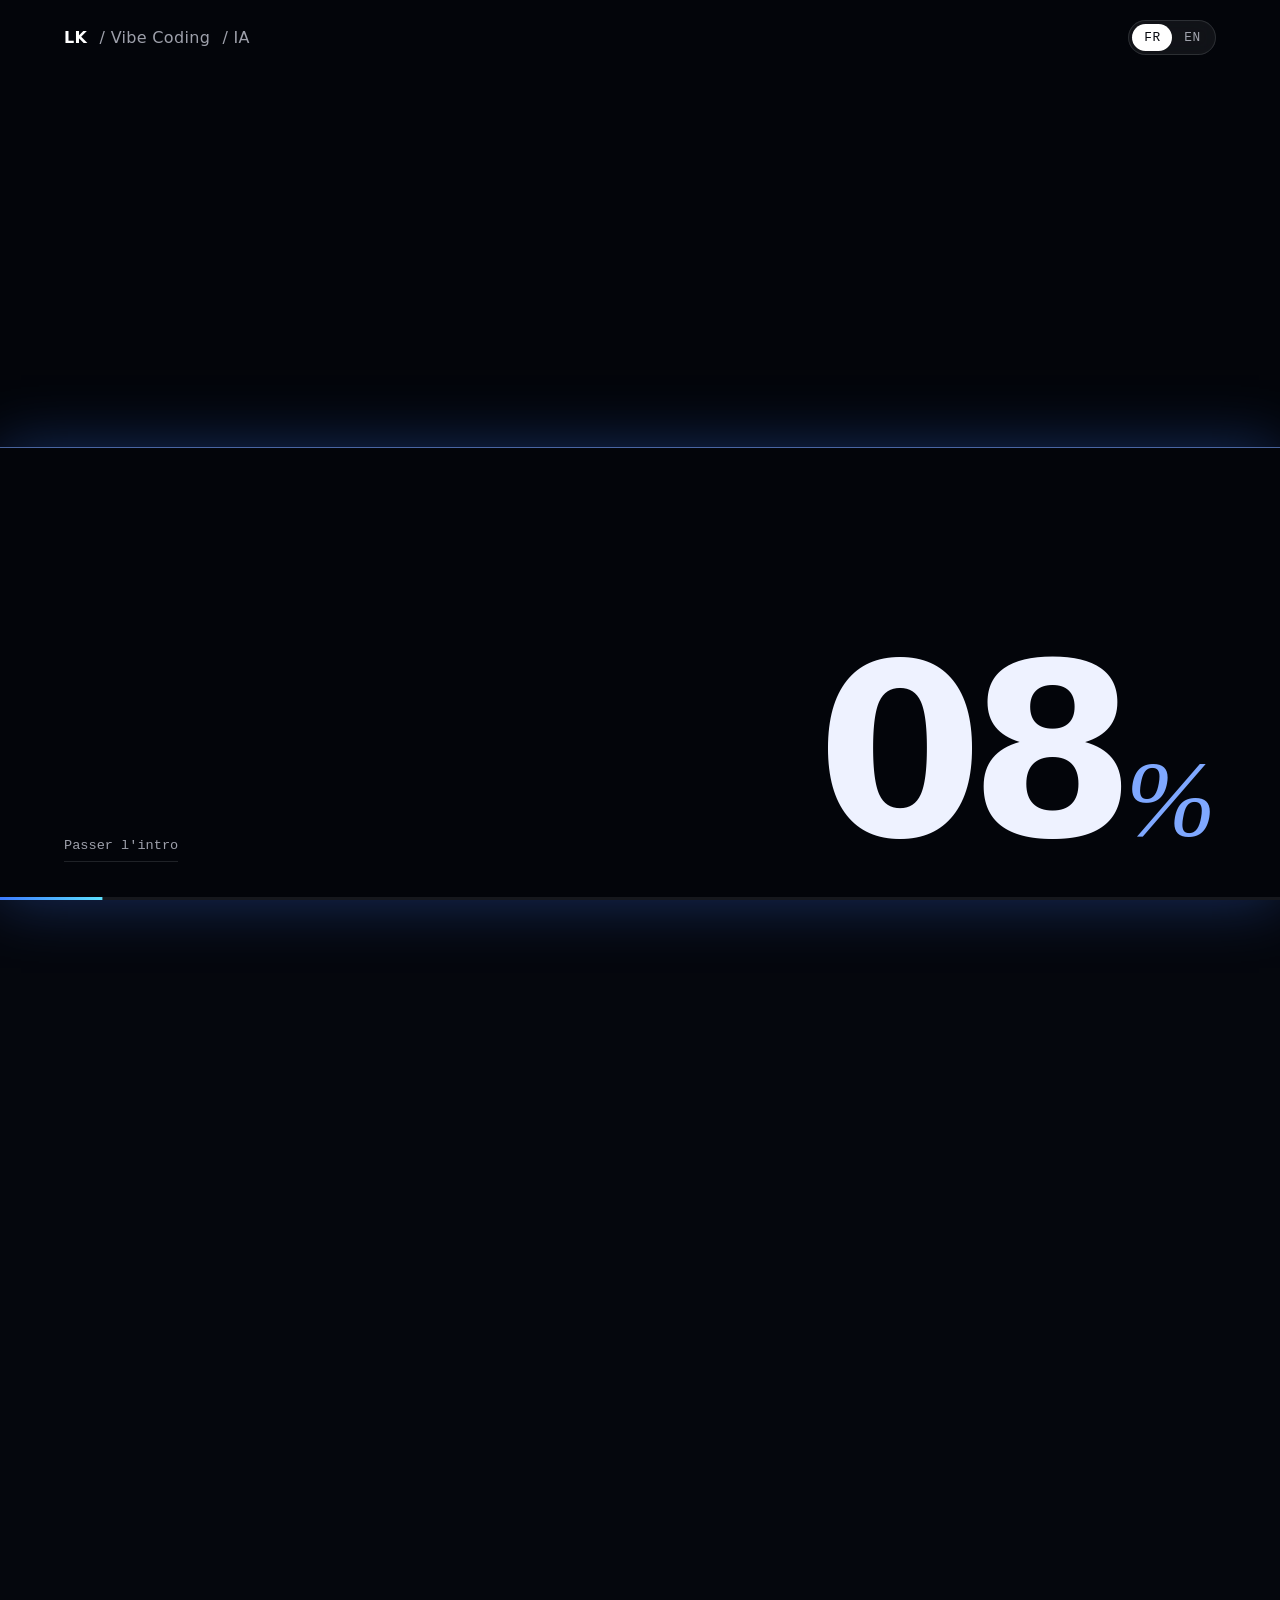
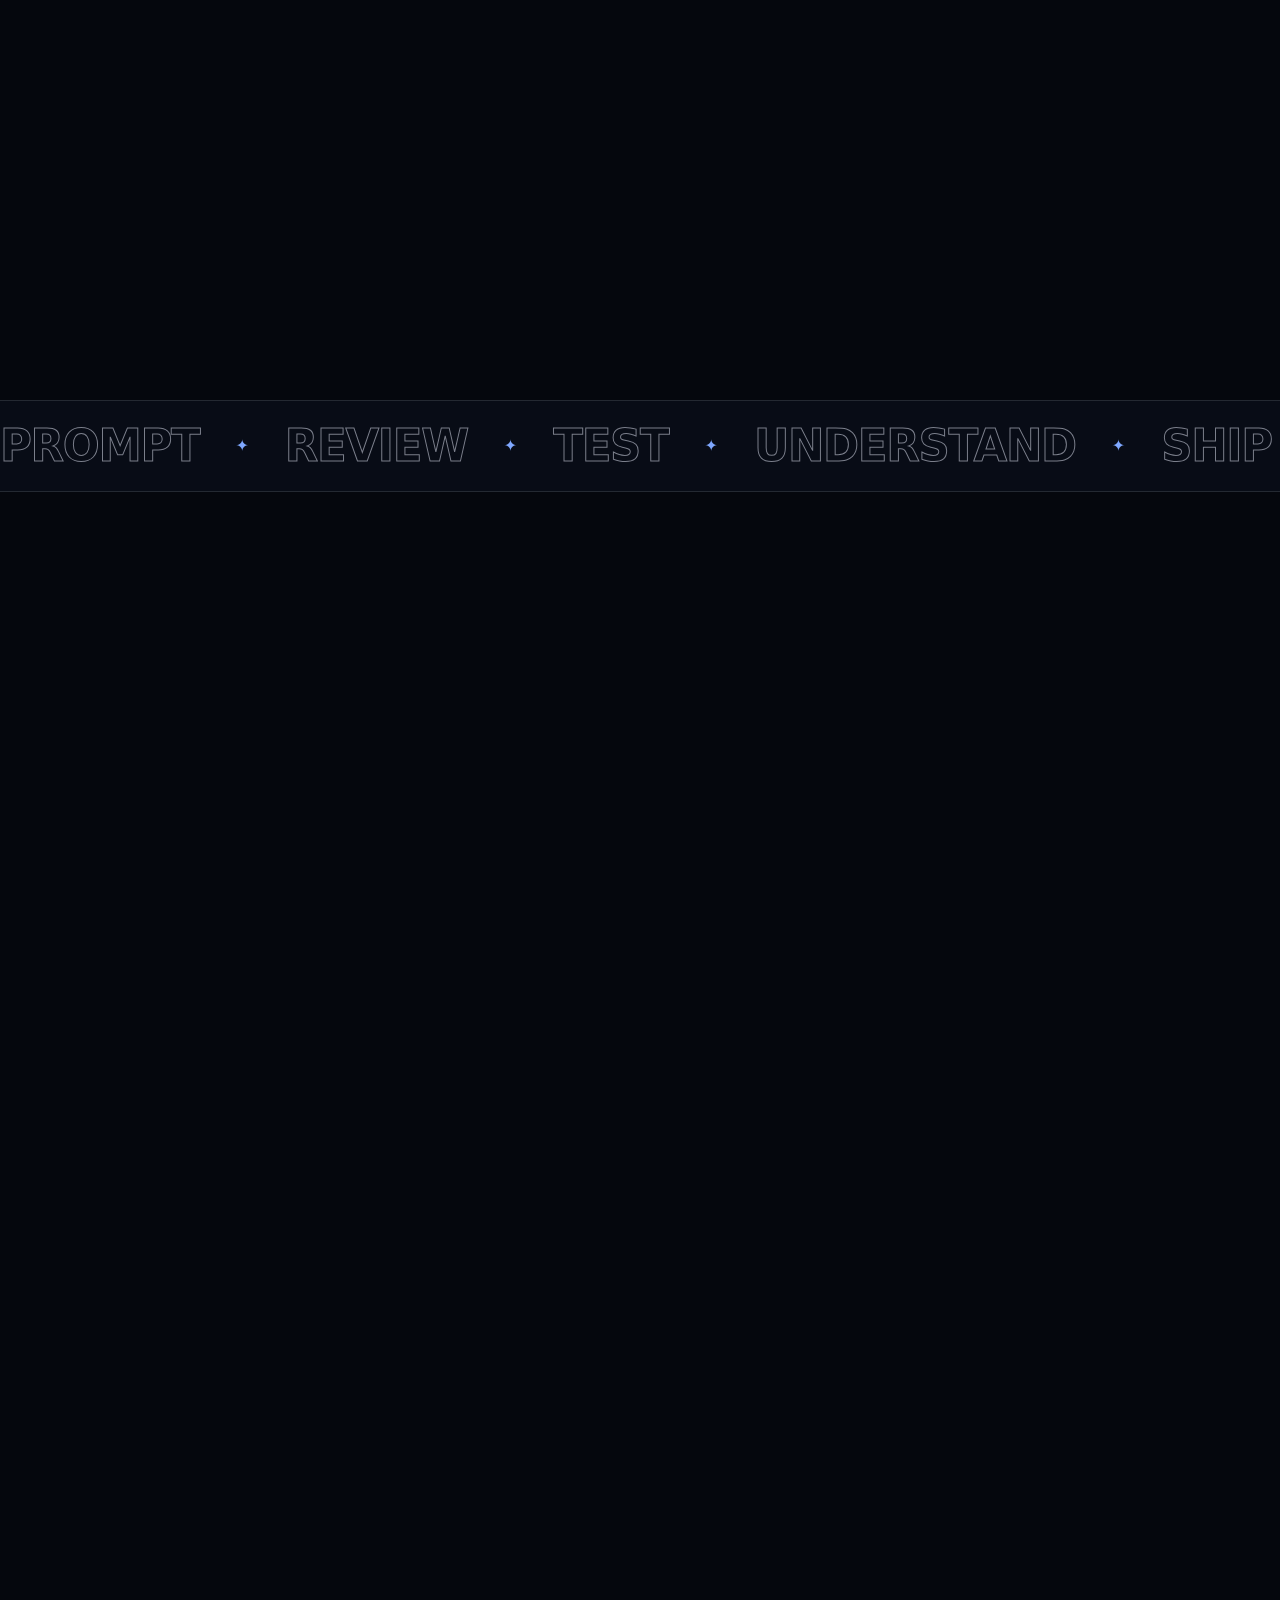
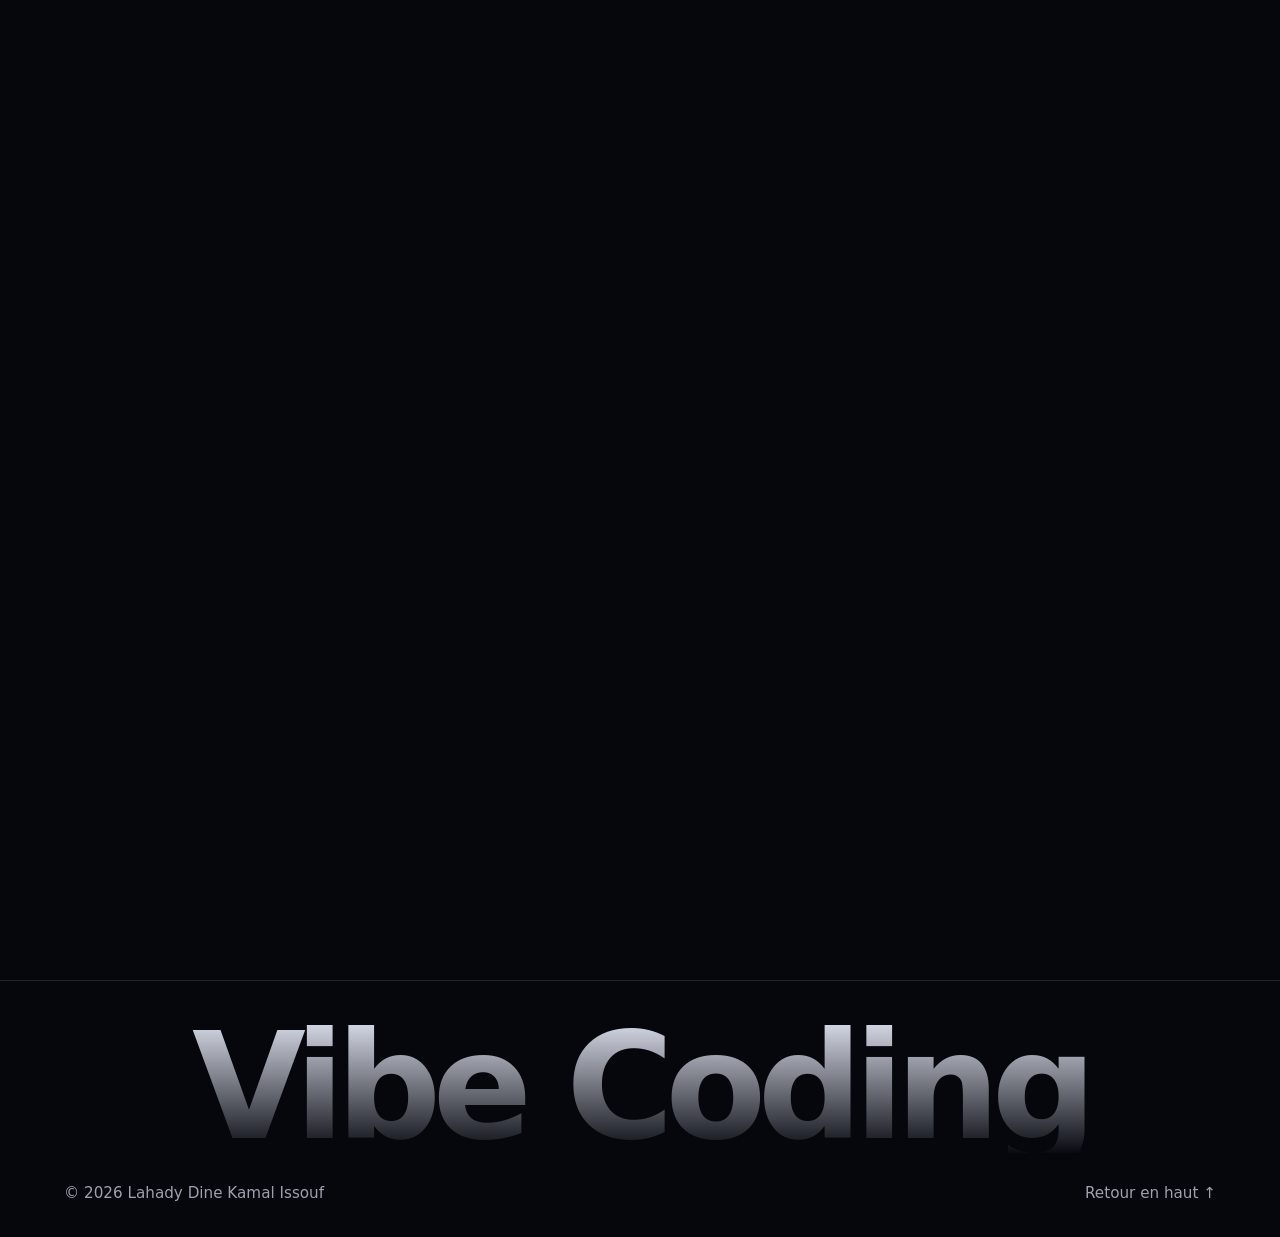
==== commit 9a2c60dc: "Initial commit - Portfolio V2" ====
--- a/vibe.html
+++ b/vibe.html
@@ -1,351 +1,706 @@
 <!DOCTYPE html>
+
 <html lang="fr">
+
 <head>
+
     <meta charset="UTF-8">
+
     <meta name="viewport" content="width=device-width, initial-scale=1, viewport-fit=cover">
+
     <title>Vibe Coding - LAHADY DINE KAMAL ISSOUF</title>
+
     <meta name="description" content="Vibe Coding : coder avec l'IA, sans subir la boîte noire. IA, sécurité, développement, réseaux : enjeux et dangers.">
+
     <meta name="theme-color" content="#05070D">
+
     <meta name="color-scheme" content="dark">
+
     <meta name="referrer" content="strict-origin-when-cross-origin">
 
 
+
+
+
     <meta http-equiv="Content-Security-Policy" content="default-src 'none'; script-src 'self'; style-src 'self' https://fonts.googleapis.com; font-src https://fonts.gstatic.com; img-src 'self' data:; connect-src 'none'; base-uri 'self'; form-action 'none'; object-src 'none'">
 
+
+
     <link rel="icon" href="lahade.svg" type="image/svg+xml">
+
     <link rel="preconnect" href="https://fonts.googleapis.com">
+
     <link rel="preconnect" href="https://fonts.gstatic.com" crossorigin>
+
     <link rel="stylesheet" href="https://fonts.googleapis.com/css2?family=Inter+Tight:wght@400;500;600;700&family=Instrument+Serif:ital@0;1&family=JetBrains+Mono:wght@400;500&family=Inter:wght@400;500;600&display=swap">
+
     <link rel="stylesheet" href="vibe.css">
 
 
-    <script src="vibe.js"></script>
+
+
+
+    <script src="vibe.js" defer></script>
+
 </head>
+
 <body>
 
+
+
 <a class="skip" href="#vision" data-en="Skip to content">Aller au contenu</a>
 
 
+
+
+
 <div class="loader" id="loader" role="dialog" aria-modal="true" aria-label="Introduction" data-aria-en="Introduction">
+
     <div class="door door--top"></div>
+
     <div class="door door--bot"></div>
 
+
+
     <div class="loader__ui">
+
         <div class="loader__top">
-            <span class="brand">LK <i>/ Vibe Coding</i> <i> / CECI EST UN EXEMPLE </i> </span>
+
+            <span class="brand">LK <i>/ Vibe Coding</i> <i> / IA </i> </span>
+
             <div class="lang" data-lang-switch role="group" aria-label="Langue" data-aria-en="Language">
+
                 <button type="button" data-lang="fr" aria-pressed="true">FR</button>
+
                 <button type="button" data-lang="en" aria-pressed="false">EN</button>
+
             </div>
-        </div>
+
+        </div>
+
+
 
         <ol class="boot" id="boot">
-            <li data-at="4"><span class="boot__cmd">$ vibe init --portfolio</span></li>
-            <li data-at="24" data-en="✓ ideas loaded">✓ idées chargées</li>
-            <li class="is-warn" data-at="70" data-en="⚠ human review required">⚠ relecture humaine requise</li>
-            <li data-at="90" data-en="✓ read, tested, understood">✓ relu, testé, compris</li>
+
+         
+
+            <li class="is-warn" data-at="70" data-en="⚠ human review required">...</li>
+
+            <li data-at="90" data-en="✓ read, tested, understood"> Chargement  </li>
+
             <li class="is-last" data-at="100" data-en="→ ready.">→ prêt.</li>
+
         </ol>
 
+
+
         <div class="loader__bottom">
+
             <button type="button" class="skipintro" id="skip" data-en="Skip intro">Passer l'intro</button>
+
             <button type="button" class="enter mag" id="enter" tabindex="-1">
+
                 <span data-en="Enter">Entrer</span> <b aria-hidden="true">↗</b>
+
             </button>
+
             <div class="pct" aria-hidden="true"><span id="pct">00</span><small>%</small></div>
-        </div>
+
+        </div>
+
+
 
         <div class="loader__bar" aria-hidden="true"><i id="lbar"></i></div>
-    </div>
+
+    </div>
+
 </div>
 
 
+
+
+
 <header class="bar" id="bar">
-    <a class="brand" href="#story">LK <i>Vibe Coding</i> <i> / CECI EST UN EXEMPLE </i> </a>
+
+    <a class="brand" href="#story">LK <i>Vibe Coding</i> <i> / IA  </i> </a>
+
     <div class="bar__right">
+
         <div class="lang" data-lang-switch role="group" aria-label="Langue" data-aria-en="Language">
+
             <button type="button" data-lang="fr" aria-pressed="true">FR</button>
+
             <button type="button" data-lang="en" aria-pressed="false">EN</button>
-        </div>
+
+        </div>
+
         <a class="bar__home" href="index.html"><span aria-hidden="true">←</span> <span data-en="Home">Accueil</span></a>
+
         <button type="button" class="menu-btn" id="menu-btn" aria-expanded="false" aria-controls="menu">
+
             <span class="menu-btn__t" data-en="Menu">Menu</span>
+
             <span class="menu-btn__i" aria-hidden="true"><i></i><i></i></span>
+
         </button>
-    </div>
+
+    </div>
+
 </header>
 
+
+
 <nav class="menu" id="menu" aria-label="Sections" data-aria-en="Sections">
+
     <ol class="menu__list">
+
         <li><a href="#vision"><span class="mn">01</span><span data-en="Vision">Vision</span></a></li>
+
         <li><a href="#impact"><span class="mn">02</span><span data-en="Impact">Impact</span></a></li>
+
         <li><a href="#securite"><span class="mn">03</span><span data-en="Security">Sécurité</span></a></li>
+
         <li><a href="#risques"><span class="mn">04</span><span data-en="Risks">Risques</span></a></li>
+
         <li><a href="#apprendre"><span class="mn">05</span><span data-en="Learn">Apprendre</span></a></li>
+
         <li><a href="#vitrine"><span class="mn">06</span><span data-en="Showcase">Vitrine</span></a></li>
+
         <li><a href="#contact"><span class="mn">07</span><span data-en="Contact">Contact</span></a></li>
+
     </ol>
+
     <p class="menu__foot">
+
         <a href="index.html"><span aria-hidden="true">←</span> <span data-en="Back to the portfolio">Retour au portfolio</span></a>
+
         <a href="mailto:lahadekamal2@gmail.com">lahadekamal2@gmail.com</a>
+
     </p>
+
 </nav>
 
+
+
 <main>
 
 
+
+
+
 <section class="story" id="story" aria-label="Introduction" data-aria-en="Introduction">
+
     <div class="story__pin" id="pin">
+
         <i class="glow glow--blue" aria-hidden="true"></i>
+
         <i class="glow glow--amber" aria-hidden="true"></i>
+
         <i class="glow glow--green" aria-hidden="true"></i>
+
         <i class="story__grid" aria-hidden="true"></i>
 
+
+
         <div class="story__copy">
+
             <article class="chap" data-chap="0">
+
                 <p class="kicker" data-en="01 — Generate">01 — Générer</p>
-                <h1 class="mega" data-en="One sentence.<br><em>One app.</em>">Une phrase.<br><em>Une app.</em></h1>
+
+                <h1 class="mega" data-en="One sentence.&lt;br&gt;&lt;em&gt;One app.&lt;/em&gt;">Une idée.<br><em>Une app.</em></h1>
+
                 <p class="lede" data-en="You describe, the AI writes. “Vibe coding”: coding by intent. The term was popularized in early 2025 by Andrej Karpathy, and it changed how we prototype.">Tu décris, l'IA écrit. Le « vibe coding » : coder à l'intention. Le terme a été popularisé début 2025 par Andrej Karpathy, et il a changé la façon de prototyper.</p>
-            </article>
+
+            </article>
+
+
 
             <article class="chap" data-chap="1">
+
                 <p class="kicker" data-en="02 — Review">02 — Relire</p>
-                <h2 class="mega" data-en="Read what<br>it <em>writes.</em>">Lis ce qu'elle<br><em>écrit.</em></h2>
+
+                <h2 class="mega" data-en="Read what&lt;br&gt;it &lt;em&gt;writes.&lt;/em&gt;">Lis ce qu'elle<br><em>écrit.</em></h2>
+
                 <p class="lede" data-en="Code arrives fast, sometimes wrong, sometimes dangerous. Look: a SQL query that pastes user input straight in. An injection waiting to happen.">Le code arrive vite, parfois faux, parfois dangereux. Regarde : une requête SQL qui colle l'entrée de l'utilisateur telle quelle. Une injection qui attend.</p>
-            </article>
+
+            </article>
+
+
 
             <article class="chap" data-chap="2">
+
                 <p class="kicker" data-en="03 — Take control">03 — Maîtriser</p>
-                <h2 class="mega" data-en="You stay<br><em>the pilot.</em>">Tu restes<br><em>le pilote.</em></h2>
+
+                <h2 class="mega" data-en="You stay&lt;br&gt;&lt;em&gt;the pilot.&lt;/em&gt;">Tu restes<br><em>le pilote.</em></h2>
+
                 <p class="lede" data-en="Read, fix, test, understand, and only then ship. AI is a lever, not an autopilot.">Relire, corriger, tester, comprendre, puis seulement déployer. L'IA est un levier, pas un pilote automatique.</p>
+
                 <a class="btn btn--blue mag" href="#vision"><span data-en="Explore">Explorer</span> <b aria-hidden="true">↓</b></a>
-            </article>
-        </div>
+
+            </article>
+
+        </div>
+
+
 
         <div class="win-wrap">
+
             <div class="win" id="win" data-tone="blue" aria-hidden="true">
+
                 <div class="win__bar">
+
                     <i></i><i></i><i></i>
+
                     <span class="win__file" id="win-file">prompt</span>
+
                     <span class="win__state" id="win-state"></span>
+
                 </div>
+
                 <div class="win__body" id="win-body"></div>
+
             </div>
-        </div>
+
+        </div>
+
+
 
         <p class="story__hint" id="hint"><span data-en="Scroll">Défile</span> <b aria-hidden="true">↓</b></p>
-    </div>
+
+    </div>
+
 </section>
 
+
+
 <div class="ticker" aria-hidden="true">
+
     <div class="ticker__track">
+
         <span>PROMPT</span><i>✦</i><span>REVIEW</span><i>✦</i><span>TEST</span><i>✦</i><span>UNDERSTAND</span><i>✦</i><span>SHIP</span><i>✦</i><span>SECURE</span><i>✦</i>
+
         <span>PROMPT</span><i>✦</i><span>REVIEW</span><i>✦</i><span>TEST</span><i>✦</i><span>UNDERSTAND</span><i>✦</i><span>SHIP</span><i>✦</i><span>SECURE</span><i>✦</i>
-    </div>
+
+    </div>
+
 </div>
 
+
+
 <section class="sec" id="vision">
+
     <div class="wrap">
+
         <header class="head">
+
             <p class="idx rv" data-en="01 / Vision">01 / Vision</p>
-            <h2 class="hd" data-en="Why code in 2026 <em>with AI</em>?">Pourquoi coder en 2026 <em>avec l'IA</em> ?</h2>
+
+            <h2 class="hd" data-en="Why code in 2026 &lt;em&gt;with AI&lt;/em&gt;?">Pourquoi coder en 2026 <em>avec l'IA</em> ?</h2>
+
             <p class="lead rv" data-en="Describe what you want in plain language and let the AI produce the code: vibe coding has changed how we prototype, learn and build. But intent doesn't replace understanding.">Décrire ce que l'on veut en langage naturel et laisser l'IA produire le code : le vibe coding a changé la façon de prototyper, d'apprendre et de construire. Mais l'intention ne remplace pas la compréhension.</p>
+
         </header>
+
         <div class="trio">
+
             <article class="col rv">
+
                 <span class="col__n">01</span>
+
                 <h3 data-en="Move faster">Aller plus vite</h3>
+
                 <p data-en="From idea to working prototype in far less time. Test before you invest.">D'une idée à un prototype fonctionnel en beaucoup moins de temps. On teste avant d'investir.</p>
-            </article>
+
+            </article>
+
             <article class="col rv">
+
                 <span class="col__n">02</span>
+
                 <h3 data-en="Open the door">Ouvrir la porte</h3>
+
                 <p data-en="Modern, accessible interfaces come within reach of people who would never have dared to start.">Des interfaces modernes et accessibles deviennent à la portée de ceux qui n'auraient pas osé se lancer.</p>
-            </article>
+
+            </article>
+
             <article class="col rv">
+
                 <span class="col__n">03</span>
+
                 <h3 data-en="Aim for standards">Viser les standards</h3>
+
                 <p data-en="Clean components, consistent design, best practices: the AI proposes, provided you can judge what it proposes.">Composants propres, design cohérent, bonnes pratiques : l'IA propose, à condition de savoir juger ce qu'elle propose.</p>
-            </article>
-        </div>
-    </div>
+
+            </article>
+
+        </div>
+
+    </div>
+
 </section>
 
+
+
 <section class="sec" id="impact">
+
     <div class="wrap">
+
         <header class="head">
+
             <p class="idx rv" data-en="02 / Areas of impact">02 / Domaines d'impact</p>
-            <h2 class="hd" data-en="AI touches almost everything. <em>Every field has a flip side.</em>">L'IA touche presque tout. <em>Chaque domaine a son revers.</em></h2>
+
+            <h2 class="hd" data-en="AI touches almost everything. &lt;em&gt;Every field has a flip side.&lt;/em&gt;">L'IA touche presque tout. <em>Chaque domaine a son revers.</em></h2>
+
         </header>
+
         <div class="rows">
+
             <article class="row rv">
+
                 <h3 data-en="Cybersecurity">Sécurité informatique</h3>
+
                 <p data-en="Alert triage, log analysis, code review: SOC teams save time.">Tri des alertes, analyse de logs, revue de code : les équipes SOC gagnent du temps.</p>
+
                 <p class="watch"><b data-en="Watch out">Vigilance</b> <span data-en="Attackers use it too, with more convincing campaigns.">Les attaquants l'utilisent aussi, avec des campagnes plus crédibles.</span></p>
-            </article>
+
+            </article>
+
             <article class="row rv">
+
                 <h3 data-en="Software development">Développement logiciel</h3>
+
                 <p data-en="Generation, refactoring, tests, docs: code arrives fast.">Génération, refactorisation, tests, documentation : le code arrive vite.</p>
+
                 <p class="watch"><b data-en="Watch out">Vigilance</b> <span data-en="The real work becomes the review.">Le vrai travail devient la relecture.</span></p>
-            </article>
+
+            </article>
+
             <article class="row rv">
+
                 <h3 data-en="Design">Design</h3>
+
                 <p data-en="Mockups, variants and interactive prototypes in a few exchanges.">Maquettes, variantes et prototypes interactifs en quelques échanges.</p>
+
                 <p class="watch"><b data-en="Watch out">Vigilance</b> <span data-en="Taste and consistency stay human.">Le goût et la cohérence restent humains.</span></p>
-            </article>
+
+            </article>
+
             <article class="row rv">
+
                 <h3 data-en="Monetization">Monétisation</h3>
+
                 <p data-en="Prototype an offer, a tool or a site for a client much faster.">Prototyper une offre, un outil ou un site pour un client bien plus rapidement.</p>
+
                 <p class="watch"><b data-en="Watch out">Vigilance</b> <span data-en="What you sell is a commitment: security, maintenance, accountability.">Ce qu'on vend engage : sécurité, maintenance, responsabilité.</span></p>
-            </article>
+
+            </article>
+
             <article class="row rv">
+
                 <h3 data-en="Workflows">Flux de travail</h3>
+
                 <p data-en="Scripts, reports, information triage: repetitive tasks get automated.">Scripts, rapports, tri d'informations : les tâches répétitives s'automatisent.</p>
+
                 <p class="watch"><b data-en="Watch out">Vigilance</b> <span data-en="You automate a process after understanding it, not before.">On automatise un processus après l'avoir compris, pas avant.</span></p>
-            </article>
+
+            </article>
+
             <article class="row rv">
+
                 <h3 data-en="Networking">Réseaux</h3>
+
                 <p data-en="Help with traffic analysis and writing rules and configurations.">Aide à l'analyse de trafic, à la rédaction de règles et de configurations.</p>
+
                 <p class="watch"><b data-en="Watch out">Vigilance</b> <span data-en="A configuration copied without being understood can open a hole.">Une configuration copiée sans être comprise peut ouvrir une faille.</span></p>
-            </article>
-        </div>
-    </div>
+
+            </article>
+
+        </div>
+
+    </div>
+
 </section>
 
+
+
 <section class="sec" id="securite">
+
     <div class="wrap">
+
         <header class="head">
+
             <p class="idx rv" data-en="03 / AI in security">03 / L'IA dans la sécurité</p>
-            <h2 class="hd" data-en="A tool for defense, <em>a weapon for attack.</em>">Un outil pour la défense, <em>une arme pour l'attaque.</em></h2>
+
+            <h2 class="hd" data-en="A tool for defense, &lt;em&gt;a weapon for attack.&lt;/em&gt;">Un outil pour la défense, <em>une arme pour l'attaque.</em></h2>
+
             <p class="lead rv" data-en="That's my direction: defensive security. Understanding AI from both sides is part of the job.">C'est ma direction : la sécurité défensive. Comprendre l'IA des deux côtés fait partie du métier.</p>
+
         </header>
+
         <div class="duo">
+
             <article class="panel panel--good rv">
+
                 <h3 data-en="AI that defends">L'IA qui défend</h3>
+
                 <ul class="marks marks--ok">
+
                     <li data-en="Anomaly detection in logs and traffic">Détection d'anomalies dans les journaux et le trafic</li>
+
                     <li data-en="Alert triage and prioritization">Tri et priorisation des alertes</li>
+
                     <li data-en="Incident summaries and investigation support">Résumé d'incidents et aide à l'enquête</li>
+
                     <li data-en="AI-assisted code review to spot vulnerabilities">Revue de code assistée pour repérer des failles</li>
+
                 </ul>
-            </article>
+
+            </article>
+
             <article class="panel panel--bad rv">
+
                 <h3 data-en="Pitfalls to know">Les pièges à connaître</h3>
+
                 <ul class="marks marks--bad">
+
                     <li data-en="More convincing phishing, faked voices and videos">Hameçonnage plus convaincant, voix et vidéos truquées</li>
+
                     <li data-en="Generated code that works but stays vulnerable">Code généré qui fonctionne, mais reste vulnérable</li>
+
                     <li data-en="Prompt injection: instructions hidden inside content">Injection de prompt : des instructions cachées dans un contenu</li>
+
                     <li data-en="Invented packages: the AI cites a dependency that doesn't exist, and someone can publish it as a trap">Paquets inventés : l'IA cite une dépendance qui n'existe pas, et quelqu'un peut la publier pour piéger</li>
+
                     <li data-en="Secrets (keys, passwords) pasted into a chat">Secrets (clés, mots de passe) collés dans une conversation</li>
+
                 </ul>
-            </article>
-        </div>
-        <p class="big hd" data-en="Golden rule: all generated code is <em>untrusted</em> until proven otherwise.">Règle d'or : tout code généré est <em>non fiable</em> jusqu'à preuve du contraire.</p>
-    </div>
+
+            </article>
+
+        </div>
+
+        <p class="big hd" data-en="Golden rule: all generated code is &lt;em&gt;untrusted&lt;/em&gt; until proven otherwise.">Règle d'or : tout code généré est <em>non fiable</em> jusqu'à preuve du contraire.</p>
+
+    </div>
+
 </section>
 
+
+
 <section class="sec" id="risques">
+
     <div class="wrap split">
+
         <header class="head split__head">
+
             <p class="idx rv" data-en="04 / Stakes and dangers">04 / Enjeux et dangers</p>
-            <h2 class="hd" data-en="The checklist of the <em>careful vibe coder.</em>">La check-list du <em>vibe coder prudent.</em></h2>
+
+            <h2 class="hd" data-en="The checklist of the &lt;em&gt;careful vibe coder.&lt;/em&gt;">La check-list du <em>vibe coder prudent.</em></h2>
+
             <p class="lead rv" data-en="Beyond code: tool dependence, skill loss, data privacy, licensing of generated content, model bias, malicious uses. These are collective issues, not just technical ones, and they are open to debate.">Au-delà du code : dépendance aux outils, perte de compétences, confidentialité des données, licences des contenus générés, biais des modèles, usages malveillants. Ce sont des enjeux collectifs, pas seulement techniques, et ils se discutent.</p>
+
         </header>
+
         <ol class="steps">
+
             <li class="step rv"><span class="step__n">01</span><div><h3 data-en="Read it">Relire</h3><p data-en="Read every generated block before using it. If I can't explain it, I don't ship it.">Lire chaque bloc généré avant de l'utiliser. Si je ne peux pas l'expliquer, je ne le publie pas.</p></div></li>
+
             <li class="step rv"><span class="step__n">02</span><div><h3 data-en="Protect secrets">Protéger les secrets</h3><p data-en="Never put an API key, a password or personal data in a prompt.">Jamais de clé d'API, de mot de passe ni de donnée personnelle dans un prompt.</p></div></li>
+
             <li class="step rv"><span class="step__n">03</span><div><h3 data-en="Check dependencies">Vérifier les dépendances</h3><p data-en="Every suggested package must exist, be well known and be maintained.">Chaque paquet suggéré doit exister, être connu et être maintenu.</p></div></li>
+
             <li class="step rv"><span class="step__n">04</span><div><h3 data-en="Test and version">Tester et versionner</h3><p data-en="Tests to validate, Git to roll back when the AI gets it wrong.">Des tests pour valider, Git pour revenir en arrière quand l'IA se trompe.</p></div></li>
+
             <li class="step rv"><span class="step__n">05</span><div><h3 data-en="Understand before deploying">Comprendre avant de déployer</h3><p data-en="A live site is exposed to the whole world: security headers, no needless scripts.">Un site en ligne est exposé au monde entier : en-têtes de sécurité, pas de script inutile.</p></div></li>
+
             <li class="step rv"><span class="step__n">06</span><div><h3 data-en="Keep a record">Garder la trace</h3><p data-en="Write down what the AI produced and why I accepted or corrected its work.">Noter ce que l'IA a produit et pourquoi j'ai accepté ou corrigé son travail.</p></div></li>
+
         </ol>
-    </div>
+
+    </div>
+
 </section>
 
+
+
 <section class="sec" id="apprendre">
+
     <div class="wrap">
+
         <header class="head">
+
             <p class="idx rv" data-en="05 / Why learn the basics">05 / Pourquoi se former</p>
-            <h2 class="hd" data-en="Master generated code <em>instead of living with a black box.</em>">Maîtriser le code généré <em>plutôt que subir une boîte noire.</em></h2>
+
+            <h2 class="hd" data-en="Master generated code &lt;em&gt;instead of living with a black box.&lt;/em&gt;">Maîtriser le code généré <em>plutôt que subir une boîte noire.</em></h2>
+
         </header>
+
         <div class="duo">
+
             <article class="panel panel--dim rv">
+
                 <h3 data-en="Without the basics">Sans les bases</h3>
+
                 <ul class="marks marks--no">
+
                     <li data-en="I accept without seeing what happens">J'accepte sans voir ce qui se passe</li>
+
                     <li data-en="I can't debug when it breaks">Je ne sais pas déboguer quand ça casse</li>
+
                     <li data-en="I spot neither the flaws nor the bad ideas">Je ne repère ni les failles, ni les mauvaises idées</li>
+
                 </ul>
-            </article>
+
+            </article>
+
             <article class="panel panel--good rv">
+
                 <h3 data-en="With the basics">Avec les bases</h3>
+
                 <ul class="marks marks--ok">
+
                     <li data-en="I steer the AI with precise requests">Je dirige l'IA avec des demandes précises</li>
+
                     <li data-en="I spot the error, fix it, learn">Je repère l'erreur, je corrige, j'apprends</li>
+
                     <li data-en="I secure what I put online">Je sécurise ce que je mets en ligne</li>
+
                 </ul>
-            </article>
-        </div>
-        <p class="big hd" data-en="AI is a lever. <em>I'm the pilot.</em>">L'IA est un levier. <em>Le pilote, c'est moi.</em></p>
-    </div>
+
+            </article>
+
+        </div>
+
+        <p class="big hd" data-en="AI is a lever. &lt;em&gt;I'm the pilot.&lt;/em&gt;">L'IA est un levier. <em>Le pilote, c'est moi.</em></p>
+
+    </div>
+
 </section>
 
+
+
 <section class="sec" id="vitrine">
+
     <div class="wrap">
+
         <header class="head">
+
             <p class="idx rv" data-en="06 / Showcase">06 / Vitrine</p>
-            <h2 class="hd" data-en="Sites built with AI, <em>explained by hand.</em>">Des sites codés avec l'IA, <em>expliqués à la main.</em></h2>
+
+            <h2 class="hd" data-en="Sites built with AI, &lt;em&gt;explained by hand.&lt;/em&gt;">Des sites codés avec l'IA, <em>expliqués à la main.</em></h2>
+
         </header>
+
         <div class="proj-grid">
+
             <article class="proj proj--feature rv">
+
                 <div class="proj__art" aria-hidden="true"><i></i><i></i><i></i></div>
+
                 <div class="proj__txt">
+
                     <p class="tag" data-en="This page">Cette page</p>
+
                     <h3>Vibe Coding</h3>
+
                     <p data-en="The opening, the self-building code window, the scroll chapters: a page orchestrated with AI that I want to be able to explain line by line.">L'ouverture, la fenêtre de code qui se construit seule, les chapitres au défilement : une page orchestrée avec l'IA, que je veux pouvoir expliquer ligne par ligne.</p>
+
                     <a class="more" href="#story"><span data-en="Replay the opening">Revoir l'ouverture</span> <b aria-hidden="true">↑</b></a>
+
                 </div>
-            </article>
+
+            </article>
+
             <a class="proj rv" href="index.html">
+
                 <p class="tag" data-en="Handwritten">Écrit à la main</p>
-                <h3 data-en="Portfolio V1">Portfolio V1</h3>
-                <p data-en="The starting point, in raw HTML. Proof that I know where I started.">Le point de départ, en HTML brut. La preuve que je sais d'où je pars.</p>
+
+                <h3 data-en="Portfolio V1">Portfolio V2</h3>
+
+                <p data-en="The starting point, in raw HTML. Proof that I know where I started.">Le point de départ, en HTML brut. Je pars du début.</p>
+
                 <span class="more"><span data-en="See the portfolio">Voir le portfolio</span> <b aria-hidden="true">→</b></span>
+
             </a>
-            <article class="proj proj--soon rv">
-                <p class="tag" data-en="Soon">Bientôt</p>
-                <h3 data-en="Next project">Prochain projet</h3>
-                <p data-en="A new site, with its full security checklist.">Un nouveau site, avec sa checklist de sécurité complète.</p>
-            </article>
-        </div>
-    </div>
+
+            <a class="proj rv" href="atelier_cafe_html_css/index.html" target="_blank" rel="noopener noreferrer">
+                <div class="proj__art" aria-hidden="true">
+                    <i></i>
+                    <i></i>
+                    <i></i>
+                </div>
+                <div class="proj__txt">
+                    <p class="tag" data-en="Web project">Atelier Café</p>
+                    <h3 data-en="Atelier Café">Atelier Café</h3>
+                    <p data-en="A café website built with HTML and CSS.">Un site web pour un café, réalisé en HTML et CSS.</p>
+                    <span class="more">
+                        <span data-en="View the project">Voir le projet</span>
+                        <b aria-hidden="true">↗</b>
+                    </span>
+                </div>
+            </a>
+
+        </div>
+
+    </div>
+
 </section>
 
+
+
 <section class="sec sec--contact" id="contact">
+
     <div class="wrap">
+
         <p class="idx rv" data-en="07 / Contact">07 / Contact</p>
-        <h2 class="mega mega--contact hd" data-en="Let's <em>talk.</em>">Parlons-<em>en.</em></h2>
-        <p class="lead rv" data-en="A project, an idea, a question about AI and security? Write to me directly.">Un projet, une idée, une question sur l'IA et la sécurité ? Écris-moi directement.</p>
+
+        <h2 class="mega mega--contact hd" data-en="Let's &lt;em&gt;talk.&lt;/em&gt;">Parlons-<em>en.</em></h2>
+
+        <p class="lead rv" data-en="A project, an idea, a question about AI and security? Write to me directly.">Un projet, une idée, une question sur l'IA et la sécurité ? Écris-moi </p>
+
         <p class="actions rv">
+
             <a class="btn btn--blue mag" href="mailto:lahadekamal2@gmail.com">lahadekamal2@gmail.com</a>
+
             <a class="btn btn--glass mag" href="https://github.com/lahadekamal2-sys" target="_blank" rel="noopener noreferrer"><span class="chip"><img src="github.svg" alt="" width="18" height="18"></span> GitHub</a>
+
             <a class="btn btn--glass mag" href="https://www.linkedin.com/in/lahady-dine-kamal-issouf-626696315" target="_blank" rel="noopener noreferrer"><span class="chip"><img src="link.png" alt="" width="18" height="18"></span> LinkedIn</a>
+
         </p>
+
         <p class="actions rv">
+
             <a class="btn btn--glass mag" href="index.html"><span aria-hidden="true">←</span> <span data-en="Back to the home page">Retour à l'accueil</span></a>
+
         </p>
-    </div>
+
+    </div>
+
 </section>
 
+
+
 </main>
 
+
+
 <footer class="foot">
+
     <p class="foot__mega" aria-hidden="true">Vibe Coding</p>
+
     <div class="foot__row">
+
         <p>© 2026 Lahady Dine Kamal Issouf</p>
+
         <a href="#story"><span data-en="Back to top">Retour en haut</span> <span aria-hidden="true">↑</span></a>
-    </div>
+
+    </div>
+
 </footer>
 
+
+
 </body>
+
 </html>
